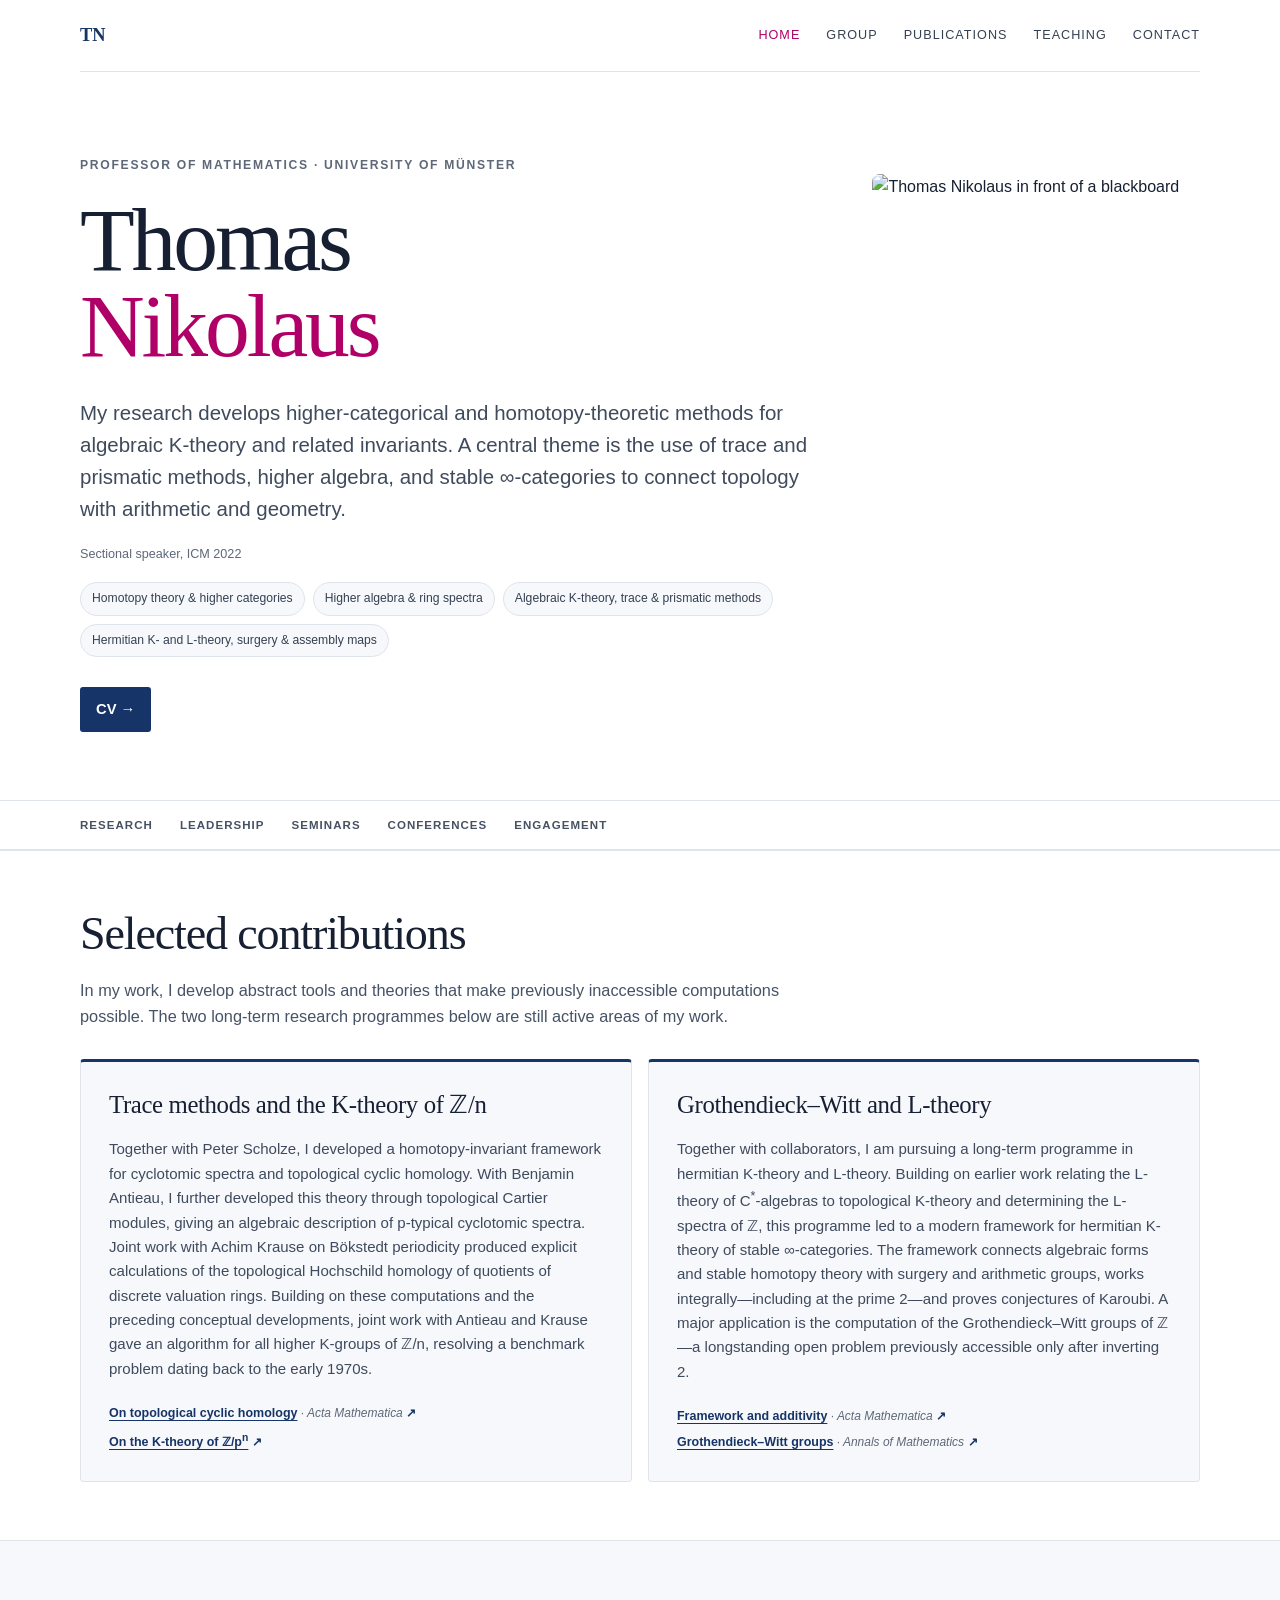
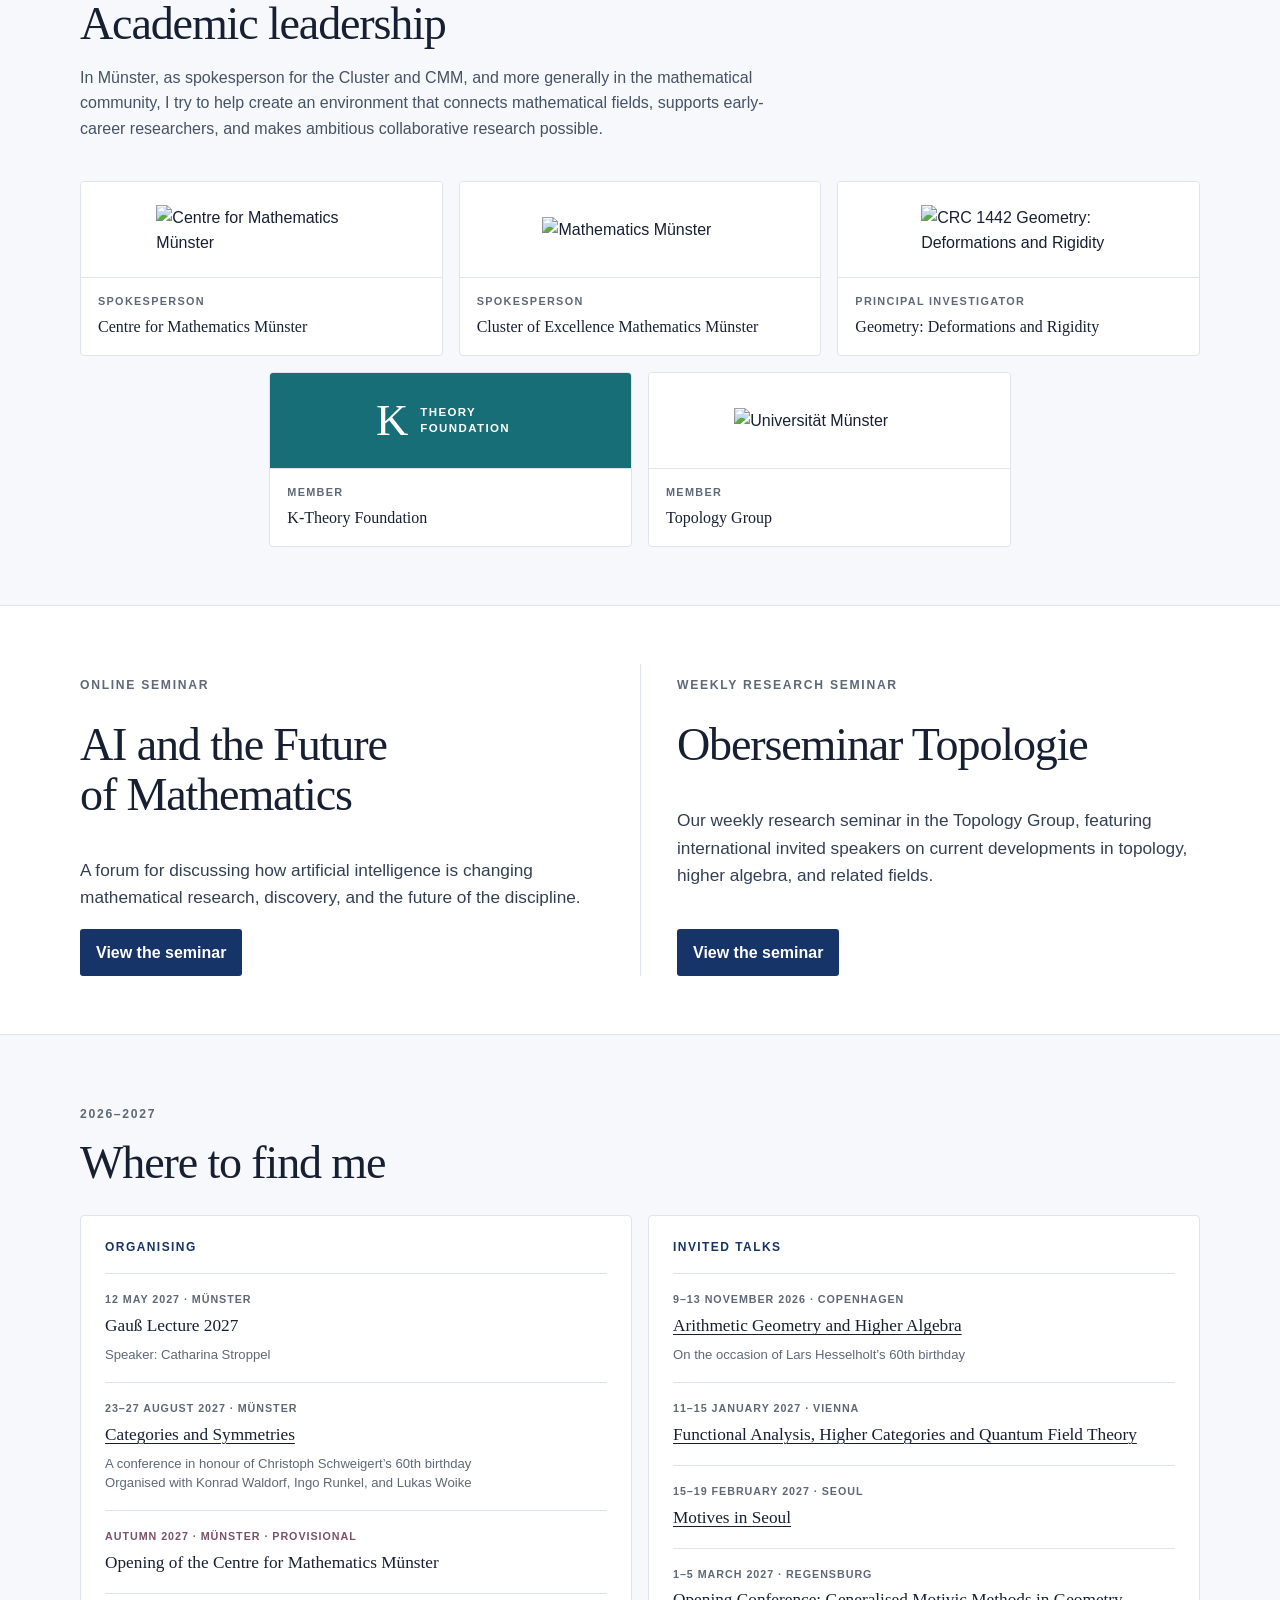
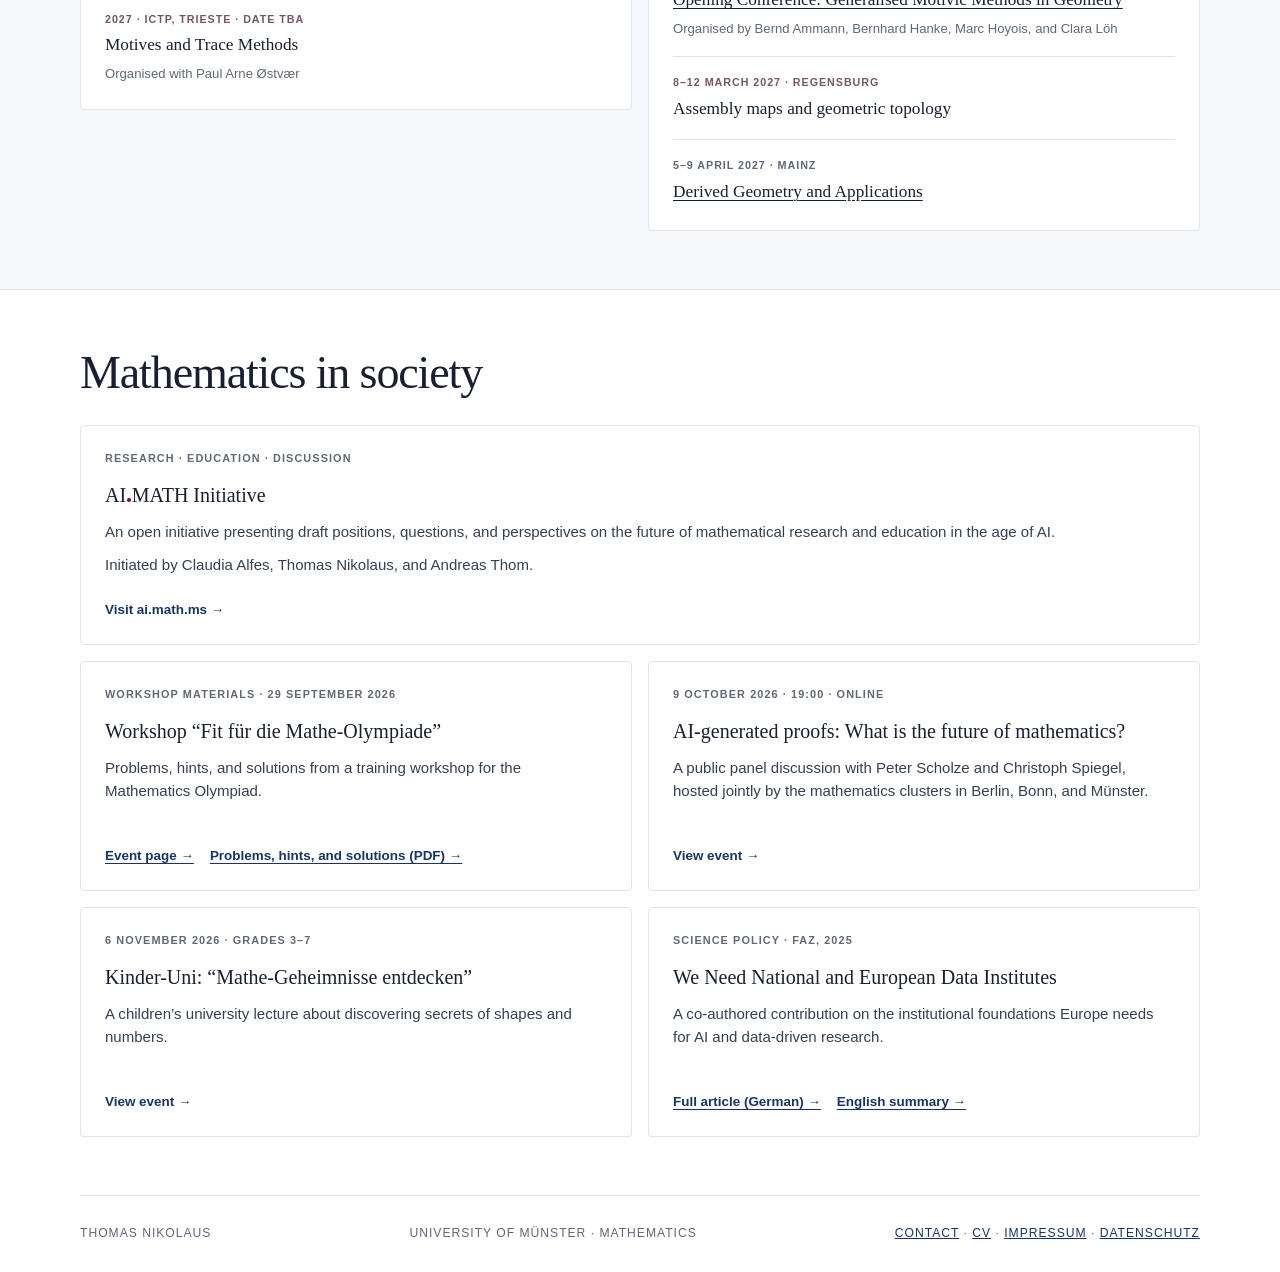
==== index.html @ 9339eee0 "Restore homepage research topic pills" ====
<!doctype html>
<html lang="en">
<head>
  <meta charset="utf-8">
  <meta name="viewport" content="width=device-width, initial-scale=1">
  <title>Thomas Nikolaus — Mathematics</title>
  <meta name="description" content="Thomas Nikolaus, Professor of Mathematics at the University of Münster. Research in homotopy theory, higher algebra, and algebraic K-theory.">
  <link rel="canonical" href="https://thomasnikolaus.de/">
  <meta property="og:type" content="profile">
  <meta property="og:title" content="Thomas Nikolaus">
  <meta property="og:description" content="Homotopy Theory · Higher Algebra · K-theory">
  <meta property="og:url" content="https://thomasnikolaus.de/">
  <meta property="og:image" content="https://thomasnikolaus.de/og.png">
  <meta property="og:image:alt" content="Thomas Nikolaus, Professor of Mathematics">
  <meta property="og:site_name" content="Thomas Nikolaus">
  <meta name="twitter:card" content="summary_large_image">
  <meta name="twitter:title" content="Thomas Nikolaus — Mathematics">
  <meta name="twitter:description" content="Homotopy Theory · Higher Algebra · K-theory">
  <meta name="twitter:image" content="https://thomasnikolaus.de/og.png">
  <meta name="author" content="Thomas Nikolaus">
  <meta name="robots" content="index, follow">
  <script type="application/ld+json">
  {
    "@context": "https://schema.org",
    "@type": "ProfilePage",
    "@id": "https://thomasnikolaus.de/#profile",
    "url": "https://thomasnikolaus.de/",
    "name": "Thomas Nikolaus — Mathematics",
    "mainEntity": {
      "@type": "Person",
      "@id": "https://thomasnikolaus.de/#person",
      "name": "Thomas Nikolaus",
      "jobTitle": "Professor of Mathematics",
      "description": "Professor of Mathematics at the University of Münster working in homotopy theory, higher algebra, and algebraic K-theory.",
      "url": "https://thomasnikolaus.de/",
      "image": "https://thomasnikolaus.de/Files/Nikolaus-Thomas-1.webp",
      "worksFor": {
        "@type": "CollegeOrUniversity",
        "name": "University of Münster",
        "url": "https://www.uni-muenster.de/"
      },
      "sameAs": [
        "https://orcid.org/0000-0002-6645-641X",
        "https://scholar.google.com/citations?user=MDk-oOcAAAAJ",
        "https://arxiv.org/search/?searchtype=author&query=Nikolaus%2C+T"
      ],
      "knowsAbout": [
        "Algebraic K-theory",
        "Homotopy theory",
        "Higher algebra",
        "Trace methods",
        "Prismatic cohomology",
        "Hermitian K-theory",
        "L-theory"
      ]
    }
  }
  </script>
  <link rel="icon" href="favicon-mm.png?v=20260823-2" type="image/png" sizes="128x128">
  <link rel="shortcut icon" href="favicon-mm.png?v=20260823-2" type="image/png">
  <link rel="stylesheet" href="Home-20260823.css?v=20261106-restored-topic-pills">
  <style>@media(max-width:700px){.site-header{flex-wrap:wrap}.site-header nav{width:100%;flex-wrap:wrap;overflow:visible;justify-content:flex-start;gap:8px 15px;padding-bottom:0}}</style>
  <style>
    .conferences{display:block;background:var(--soft)}
    .conferences h2{font:500 clamp(2rem,3.6vw,3.2rem)/1.08 Georgia,'Times New Roman',serif;letter-spacing:-.025em;margin:13px 0 28px}
    .conference-columns{display:grid;grid-template-columns:repeat(2,minmax(0,1fr));gap:16px;align-items:start}
    .conference-list{padding:22px 24px 8px;background:var(--white);border:1px solid var(--line);border-radius:4px}
    .conference-list h3{margin:0 0 16px;color:var(--navy);font-size:.75rem;letter-spacing:.12em;text-transform:uppercase}
    .conference-item{padding:17px 0 18px;border-top:1px solid var(--line)}
    .conference-item time{display:block;margin-bottom:7px;color:var(--muted);font-size:.67rem;font-weight:700;letter-spacing:.09em;text-transform:uppercase}
    .conference-item h4{margin:0;font:500 1.08rem/1.32 Georgia,'Times New Roman',serif}
    .conference-item h4 a{text-decoration-thickness:1px;text-underline-offset:3px}
    .conference-item p{margin:7px 0 0;color:var(--muted);font-size:.82rem;line-height:1.45}
    .conference-item.provisional time{color:#7a5269}
    .outreach{display:block;background:var(--white)}
    .outreach h2{font:500 clamp(2rem,3.6vw,3.2rem)/1.08 Georgia,'Times New Roman',serif;letter-spacing:-.025em;margin:0 0 28px}
    .outreach-grid{display:grid;grid-template-columns:repeat(2,minmax(0,1fr));gap:16px}
    .outreach-card{display:flex;flex-direction:column;min-height:230px;padding:24px;background:var(--white);border:1px solid var(--line);border-radius:4px;text-decoration:none;transition:transform .18s ease,border-color .18s ease,box-shadow .18s ease}
    .outreach-card:hover{transform:translateY(-2px);border-color:#c9d0db;box-shadow:0 8px 24px rgba(20,35,60,.07)}
    .outreach-date{margin-bottom:14px;color:var(--muted);font-size:.68rem;font-weight:700;letter-spacing:.1em;text-transform:uppercase}
    .outreach-card strong{margin-bottom:12px;font:500 1.25rem/1.3 Georgia,'Times New Roman',serif}
    .outreach-card>span:not(.outreach-date){color:#334054;font-size:.94rem}
    .outreach-card .outreach-people{margin-top:10px;color:var(--muted);font-size:.84rem}
    .outreach-card em{margin-top:auto;padding-top:22px;color:var(--navy);font-size:.84rem;font-style:normal;font-weight:650}
    .outreach-links{display:flex;flex-wrap:wrap;gap:8px 16px;margin-top:auto;padding-top:22px}
    .outreach-links a{color:var(--navy);font-size:.84rem;font-weight:650;text-decoration-thickness:1px;text-underline-offset:3px}
    .outreach-card--wide{grid-column:1/-1;min-height:190px}
    @media(max-width:800px){.conferences,.outreach{grid-template-columns:1fr}.conferences h2,.outreach h2{font-size:2.2rem}.conference-columns{grid-template-columns:1fr}}
    @media(max-width:560px){.outreach-grid{grid-template-columns:1fr}}
  </style>
</head>
<body>
  <header class="site-header">
    <a class="wordmark" href="index.html" aria-label="Home">TN</a>
    <nav aria-label="Main navigation">
      <a class="active" href="index.html">Home</a><a href="group.html">Group</a><a href="papers.html">Publications</a><a href="teaching.html">Teaching</a><a href="contact.html">Contact</a>
    </nav>
  </header>
  <main class="home">
    <section class="hero">
      <div class="hero-copy">
        <p class="eyebrow">Professor of Mathematics · University of Münster</p>
        <h1>Thomas<br><em>Nikolaus</em></h1>
        <p class="lead">My research develops higher-categorical and homotopy-theoretic methods for algebraic K-theory and related invariants. A central theme is the use of trace and prismatic methods, higher algebra, and stable ∞-categories to connect topology with arithmetic and geometry.</p>
        <p class="research-credentials">Sectional speaker, ICM 2022</p>
        <div class="hero-topics"><span>Homotopy theory &amp; higher categories</span><span>Higher algebra &amp; ring spectra</span><span>Algebraic K-theory, trace &amp; prismatic methods</span><span>Hermitian K- and L-theory, surgery &amp; assembly maps</span></div>
        <div class="hero-links"><a class="button" href="Files/Thomas_Nikolaus_CV.pdf">CV →</a></div>
      </div>
      <div class="portrait-wrap"><img src="Files/Nikolaus-Thomas-1.webp" alt="Thomas Nikolaus in front of a blackboard" width="800" height="1200" fetchpriority="high" decoding="async"></div>
    </section>
    <nav class="home-section-nav" aria-label="Homepage sections">
      <div><a href="#research">Research</a><a href="#leadership">Leadership</a><a href="#seminars">Seminars</a><a href="#conferences">Conferences</a><a href="#outreach">Engagement</a></div>
    </nav>
    <section id="research" class="contributions" aria-labelledby="contributions-heading">
      <div class="contributions-body">
        <h2 id="contributions-heading">Selected contributions</h2>
        <p class="contributions-intro">In my work, I develop abstract tools and theories that make previously inaccessible computations possible. The two long-term research programmes below are still active areas of my work.</p>
        <div class="contributions-grid">
          <article class="contribution-card">
            <h3>Trace methods and the K-theory of ℤ/n</h3>
            <p>Together with Peter Scholze, I developed a homotopy-invariant framework for cyclotomic spectra and topological cyclic homology. With Benjamin Antieau, I further developed this theory through topological Cartier modules, giving an algebraic description of p-typical cyclotomic spectra. Joint work with Achim Krause on Bökstedt periodicity produced explicit calculations of the topological Hochschild homology of quotients of discrete valuation rings. Building on these computations and the preceding conceptual developments, joint work with Antieau and Krause gave an algorithm for all higher K-groups of ℤ/n, resolving a benchmark problem dating back to the early 1970s.</p>
            <div class="contribution-links">
              <a href="https://arxiv.org/abs/1707.01799"><span class="contribution-link-title">On topological cyclic homology</span><span class="contribution-venue"> · Acta Mathematica</span><span class="contribution-link-arrow" aria-hidden="true"> ↗</span></a>
              <a href="https://arxiv.org/abs/2405.04329"><span class="contribution-link-title">On the K-theory of ℤ/p<sup>n</sup></span><span class="contribution-link-arrow" aria-hidden="true"> ↗</span></a>
            </div>
          </article>
          <article class="contribution-card">
            <h3>Grothendieck–Witt and L-theory</h3>
            <p>Together with collaborators, I am pursuing a long-term programme in hermitian K-theory and L-theory. Building on earlier work relating the L-theory of C<sup>*</sup>-algebras to topological K-theory and determining the L-spectra of ℤ, this programme led to a modern framework for hermitian K-theory of stable ∞-categories. The framework connects algebraic forms and stable homotopy theory with surgery and arithmetic groups, works integrally—including at the prime 2—and proves conjectures of Karoubi. A major application is the computation of the Grothendieck–Witt groups of ℤ—a longstanding open problem previously accessible only after inverting 2.</p>
            <div class="contribution-links">
              <a href="https://arxiv.org/abs/2009.07224"><span class="contribution-link-title">Framework and additivity</span><span class="contribution-venue"> · Acta Mathematica</span><span class="contribution-link-arrow" aria-hidden="true"> ↗</span></a>
              <a href="https://arxiv.org/abs/2009.07225"><span class="contribution-link-title">Grothendieck–Witt groups</span><span class="contribution-venue"> · Annals of Mathematics</span><span class="contribution-link-arrow" aria-hidden="true"> ↗</span></a>
            </div>
          </article>
        </div>
      </div>
    </section>
    <section id="leadership" class="positions">
      <div class="leadership-intro">
        <h2>Academic leadership</h2>
        <p>In Münster, as spokesperson for the Cluster and CMM, and more generally in the mathematical community, I try to help create an environment that connects mathematical fields, supports early-career researchers, and makes ambitious collaborative research possible.</p>
      </div>
      <div class="leadership-logos">
        <a class="leadership-card" href="https://www.uni-muenster.de/MathematicsMuenster/cmm/index.shtml">
          <span class="logo-stage light cmm-stage"><img class="cmm-logo" src="Files/CMM_logo.png" alt="Centre for Mathematics Münster"></span>
          <span class="card-copy"><strong>Spokesperson</strong><span>Centre for Mathematics Münster</span></span>
        </a>
        <a class="leadership-card" href="https://www.uni-muenster.de/MathematicsMuenster/">
          <span class="logo-stage light"><img src="Files/MM_Logo_2018_rgb_small.jpg" alt="Mathematics Münster"></span>
          <span class="card-copy"><strong>Spokesperson</strong><span>Cluster of Excellence Mathematics Münster</span></span>
        </a>
        <a class="leadership-card" href="https://www.uni-muenster.de/MathematicsMuenster/CRC-Geometry/">
          <span class="logo-stage light"><img src="Files/CRC1442.png" alt="CRC 1442 Geometry: Deformations and Rigidity"></span>
          <span class="card-copy"><strong>Principal Investigator</strong><span>Geometry: Deformations and Rigidity</span></span>
        </a>
        <a class="leadership-card" href="https://sites.unimi.it/ktf/">
          <span class="logo-stage ktf-mark" aria-hidden="true"><b>K</b><i>THEORY FOUNDATION</i></span>
          <span class="card-copy"><strong>Member</strong><span>K-Theory Foundation</span></span>
        </a>
        <a class="leadership-card" href="https://www.uni-muenster.de/Topologie/">
          <span class="logo-stage light"><img class="uni-logo" src="Files/university-muenster-logo.png" alt="Universität Münster"></span>
          <span class="card-copy"><strong>Member</strong><span>Topology Group</span></span>
        </a>
      </div>
    </section>
    <section id="seminars" class="feature">
      <div class="seminar-list">
        <article class="seminar-feature">
          <p class="eyebrow">Online seminar</p>
          <h2>AI and the Future<br>of Mathematics</h2>
          <p>A forum for discussing how artificial intelligence is changing mathematical research, discovery, and the future of the discipline.</p>
          <a class="button light" href="https://www.uni-muenster.de/MathematicsMuenster/ai-math/">View the seminar</a>
        </article>
        <article class="seminar-feature">
          <p class="eyebrow">Weekly research seminar</p>
          <h2>Oberseminar Topologie</h2>
          <p>Our weekly research seminar in the Topology Group, featuring international invited speakers on current developments in topology, higher algebra, and related fields.</p>
          <a class="button light" href="https://www.uni-muenster.de/Topologie/researchseminars/ostoposs26_27.html">View the seminar</a>
        </article>
      </div>
    </section>
    <section id="conferences" class="conferences">
      <div>
        <p class="eyebrow">2026–2027</p>
        <h2>Where to find me</h2>
        <div class="conference-columns">
          <div class="conference-list">
            <h3>Organising</h3>
            <article class="conference-item">
              <time datetime="2027-05-12">12 May 2027 · Münster</time>
              <h4>Gauß Lecture 2027</h4>
              <p>Speaker: Catharina Stroppel</p>
            </article>
            <article class="conference-item">
              <time datetime="2027-08-23">23–27 August 2027 · Münster</time>
              <h4><a href="categories_and_symmetries.html">Categories and Symmetries</a></h4>
              <p>A conference in honour of Christoph Schweigert’s 60th birthday<br>Organised with Konrad Waldorf, Ingo Runkel, and Lukas Woike</p>
            </article>
            <article class="conference-item provisional">
              <time datetime="2027">Autumn 2027 · Münster · provisional</time>
              <h4>Opening of the Centre for Mathematics Münster</h4>
            </article>
            <article class="conference-item provisional">
              <time datetime="2027">2027 · ICTP, Trieste · date TBA</time>
              <h4>Motives and Trace Methods</h4>
              <p>Organised with Paul Arne Østvær</p>
            </article>
          </div>
          <div class="conference-list">
            <h3>Invited Talks</h3>
            <article class="conference-item">
              <time datetime="2026-11-09">9–13 November 2026 · Copenhagen</time>
              <h4><a href="https://www.math.ku.dk/english/calendar/events/2026/arithmetic-geometry-and-higher-algebra/">Arithmetic Geometry and Higher Algebra</a></h4>
              <p>On the occasion of Lars Hesselholt’s 60th birthday</p>
            </article>
            <article class="conference-item">
              <time datetime="2027-01-11">11–15 January 2027 · Vienna</time>
              <h4><a href="https://www.esi.ac.at/events/e618/">Functional Analysis, Higher Categories and Quantum Field Theory</a></h4>
            </article>
            <article class="conference-item">
              <time datetime="2027-02-15">15–19 February 2027 · Seoul</time>
              <h4><a href="https://mathsci.kaist.ac.kr/~jinhyun/conferences/motives2027/motives2027.html">Motives in Seoul</a></h4>
            </article>
            <article class="conference-item">
              <time datetime="2027-03-01">1–5 March 2027 · Regensburg</time>
              <h4><a href="https://sfb1785.app.uni-regensburg.de/events/">Opening Conference: Generalised Motivic Methods in Geometry</a></h4>
              <p>Organised by Bernd Ammann, Bernhard Hanke, Marc Hoyois, and Clara Löh</p>
            </article>
            <article class="conference-item provisional">
              <time datetime="2027-03-08">8–12 March 2027 · Regensburg</time>
              <h4>Assembly maps and geometric topology</h4>
            </article>
            <article class="conference-item">
              <time datetime="2027-04-05">5–9 April 2027 · Mainz</time>
              <h4><a href="https://crc326gaus.de/crc-conference-april-2027/">Derived Geometry and Applications</a></h4>
            </article>
          </div>
        </div>
      </div>
    </section>
    <section id="outreach" class="outreach">
      <div>
        <h2>Mathematics in society</h2>
        <div class="outreach-grid">
          <a class="outreach-card outreach-card--wide" href="https://ai.math.ms/">
            <span class="outreach-date">Research · Education · Discussion</span>
            <strong aria-label="AI.MATH Initiative">AI<span class="ai-math-dot" aria-hidden="true"></span>MATH Initiative</strong>
            <span>An open initiative presenting draft positions, questions, and perspectives on the future of mathematical research and education in the age of AI.</span>
            <span class="outreach-people">Initiated by Claudia Alfes, Thomas Nikolaus, and Andreas Thom.</span>
            <em>Visit ai.math.ms →</em>
          </a>
          <article class="outreach-card">
            <span class="outreach-date">Workshop materials · 29 September 2026</span>
            <strong>Workshop “Fit für die Mathe-Olympiade”</strong>
            <span>Problems, hints, and solutions from a training workshop for the Mathematics Olympiad.</span>
            <div class="outreach-links">
              <a href="https://www.uni-muenster.de/Epsilon/veranstaltungen/mathe-olympiade-training/index.shtml">Event page →</a>
              <a href="Files/MatheOlympiade_Aufgaben_Hinweise_Musterloesungen.pdf">Problems, hints, and solutions (PDF) →</a>
            </div>
          </article>
          <a class="outreach-card" href="https://www.uni-muenster.de/MathematicsMuenster/de/outreach/events/mathenacht/index.shtml#anchor_1_278">
            <span class="outreach-date">9 October 2026 · 19:00 · Online</span>
            <strong>AI-generated proofs: What is the future of mathematics?</strong>
            <span>A public panel discussion with Peter Scholze and Christoph Spiegel, hosted jointly by the mathematics clusters in Berlin, Bonn, and Münster.</span>
            <em>View event →</em>
          </a>
          <a class="outreach-card" href="https://www.uni-muenster.de/quni/kinder-vorlesungen/index.html">
            <span class="outreach-date">6 November 2026 · Grades 3–7</span>
            <strong>Kinder-Uni: “Mathe-Geheimnisse entdecken”</strong>
            <span>A children’s university lecture about discovering secrets of shapes and numbers.</span>
            <em>View event →</em>
          </a>
          <article class="outreach-card">
            <span class="outreach-date">Science policy · FAZ, 2025</span>
            <strong>We Need National and European Data Institutes</strong>
            <span>A co-authored contribution on the institutional foundations Europe needs for AI and data-driven research.</span>
            <div class="outreach-links">
              <a href="https://www.uni-muenster.de/MathematicsMuenster/de/news/artikel/2025/04-23.shtml">Full article (German) →</a>
              <a href="https://www.uni-muenster.de/MathematicsMuenster/news/artikel/2025/04-23.shtml">English summary →</a>
            </div>
          </article>
        </div>
      </div>
    </section>
  </main>
  <footer><span>Thomas Nikolaus</span><span>University of Münster · Mathematics</span><span><a href="contact.html">Contact</a> · <a href="Files/Thomas_Nikolaus_CV.pdf">CV</a> · <a href="impressum.html">Impressum</a> · <a href="datenschutz.html">Datenschutz</a></span></footer>
</body>
</html>
---- Home-20260823.css ----
:root {
  --ink: #172033;
  --muted: #5e6878;
  --line: #dfe4eb;
  --soft: #f6f8fb;
  --white: #fff;
  --accent: #b00067;
  --accent2: #25a8b7;
  --navy: #163467;
  --max: 1120px;
}

* { box-sizing: border-box; }
html { scroll-behavior: smooth; }
body {
  margin: 0;
  color: var(--ink);
  background: var(--white);
  font-family: Arial, Helvetica, sans-serif;
  line-height: 1.58;
}
a { color: inherit; }

.site-header {
  height: 72px;
  display: flex;
  align-items: center;
  justify-content: space-between;
  width: min(var(--max), calc(100% - 40px));
  margin: 0 auto;
  border-bottom: 1px solid var(--line);
}
.wordmark {
  font: 600 1.15rem Georgia, serif;
  text-decoration: none;
  color: var(--navy);
}
.site-header nav {
  display: flex;
  gap: 26px;
  font-size: .79rem;
  text-transform: uppercase;
  letter-spacing: .08em;
}
.site-header nav a { text-decoration: none; color: #354052; }
.site-header nav a:hover, .site-header nav a.active { color: var(--accent); }

main { overflow: hidden; }
.hero {
  width: min(var(--max), calc(100% - 40px));
  margin: 0 auto;
  display: grid;
  grid-template-columns: 1.4fr .6fr;
  gap: 28px;
  padding: 72px 0 68px;
  align-items: center;
}
.eyebrow {
  font-size: .76rem;
  text-transform: uppercase;
  letter-spacing: .14em;
  font-weight: 700;
  color: var(--muted);
}
.hero h1 {
  font: 500 clamp(3.1rem, 7vw, 5.8rem)/.96 Georgia, 'Times New Roman', serif;
  letter-spacing: -.035em;
  margin: 22px 0 28px;
}
.hero h1 em { font-style: normal; color: var(--accent); }
.lead {
  font-size: clamp(1.08rem, 2vw, 1.28rem);
  line-height: 1.55;
  color: #3f4a5d;
  max-width: 760px;
}
.research-credentials {
  margin: 20px 0 0;
  max-width: 760px;
  color: var(--muted);
  font-size: .79rem;
  font-weight: 500;
  line-height: 1.55;
  letter-spacing: 0;
}
.research-credentials em { font-family: inherit; font-weight: inherit; }
.research-credentials span { display: block; }
.research-credentials span + span { margin-top: 2px; }
.hero-topics { display: flex; flex-wrap: wrap; gap: 8px; margin-top: 18px; }
.hero-topics span {
  border: 1px solid var(--line);
  border-radius: 999px;
  padding: 6px 11px;
  color: #354052;
  background: var(--soft);
  font-size: .76rem;
}
.hero-links { display: flex; flex-wrap: wrap; align-items: center; gap: 25px; margin-top: 30px; font-size: .92rem; }
.button {
  display: inline-block;
  background: var(--navy);
  color: #fff;
  padding: 11px 16px;
  border-radius: 3px;
  text-decoration: none;
  font-weight: 650;
}
.home-section-nav {
  border-top: 1px solid var(--line);
  border-bottom: 1px solid var(--line);
  background: var(--white);
}
.home-section-nav > div {
  display: flex;
  gap: 27px;
  width: min(var(--max), calc(100% - 40px));
  margin: 0 auto;
  padding: 15px 0;
  overflow-x: auto;
  font-size: .72rem;
  font-weight: 700;
  letter-spacing: .09em;
  text-transform: uppercase;
}
.home-section-nav a {
  flex: 0 0 auto;
  color: #465164;
  text-decoration: none;
  white-space: nowrap;
}
.home-section-nav a:hover { color: var(--accent); }
.home > .home-section-nav + section { border-top: 0; }
.portrait-wrap {
  position: relative;
  justify-self: end;
  width: min(100%, 330px);
  isolation: isolate;
  transform: translateY(-18px);
}
.portrait-wrap::before {
  content: '';
  display: none;
  position: absolute;
  z-index: 0;
  top: 19%;
  right: -14px;
  bottom: -10px;
  left: 20px;
  background: var(--soft);
  border-left: 2px solid #c778a1;
  border-radius: 4px;
}
.portrait-wrap img {
  position: relative;
  z-index: 1;
  display: block;
  width: 100%;
  height: auto;
  aspect-ratio: 2/3;
  object-fit: cover;
  object-position: 52% center;
  border-radius: 8px;
}
.home > section:not(.hero) {
  padding: 58px max(20px, calc((100vw - var(--max))/2));
  border-top: 1px solid var(--line);
}
.positions {
  display: block;
}
.contributions { background: var(--white); }
.positions {
  background: var(--soft);
}
.contributions h2, .positions h2, .feature h2, .conferences h2, .outreach h2 {
  font: 500 clamp(2rem, 3.6vw, 3.2rem)/1.08 Georgia, 'Times New Roman', serif;
  letter-spacing: -.025em;
  margin: 0;
}
.contributions h2 { margin-top: 0; }
.contributions-intro {
  max-width: 720px;
  margin: 18px 0 0;
  color: #465266;
  font-size: 1.02rem;
  line-height: 1.6;
}
.contributions-grid {
  display: grid;
  grid-template-columns: repeat(2, minmax(0, 1fr));
  gap: 16px;
  margin-top: 30px;
}
.contribution-card {
  display: flex;
  flex-direction: column;
  min-width: 0;
  padding: 28px;
  background: var(--soft);
  border: 1px solid var(--line);
  border-top: 3px solid var(--navy);
  border-radius: 4px;
}
.contribution-card h3 {
  margin: 0 0 17px;
  font: 500 1.55rem/1.22 Georgia, 'Times New Roman', serif;
  letter-spacing: -.015em;
}
.contribution-card p {
  margin: 0;
  color: #3f4a5d;
  font-size: .94rem;
  line-height: 1.62;
}
.contribution-links {
  display: grid;
  justify-items: start;
  gap: 6px;
  margin-top: auto;
  padding-top: 23px;
}
.contribution-links a {
  color: var(--navy);
  font-size: .78rem;
  font-weight: 650;
  text-decoration: none;
}
.contribution-link-title {
  text-decoration: underline;
  text-decoration-thickness: 1px;
  text-underline-offset: 3px;
}
.contribution-venue {
  color: var(--muted);
  font-size: .96em;
  font-style: italic;
  font-weight: 400;
}
.contribution-link-arrow { color: var(--navy); }
.leadership-intro p {
  max-width: 720px;
  margin: 16px 0 0;
  color: #465266;
  font-size: 1rem;
  line-height: 1.6;
}
.leadership-logos {
  grid-column: 1/-1;
  display: grid;
  grid-template-columns: repeat(6, minmax(0, 1fr));
  gap: 16px;
  margin-top: 40px;
}
.leadership-card {
  grid-column: span 2;
  min-width: 0;
  display: flex;
  flex-direction: column;
  background: var(--white);
  border: 1px solid var(--line);
  border-radius: 4px;
  text-decoration: none;
  overflow: hidden;
  transition: transform .18s ease, border-color .18s ease, box-shadow .18s ease;
}
.leadership-card:nth-child(4) { grid-column: 2 / span 2; }
.leadership-card:nth-child(5) { grid-column: 4 / span 2; }
.leadership-card:hover {
  transform: translateY(-2px);
  border-color: #c9d0db;
  box-shadow: 0 8px 24px rgba(20, 35, 60, .07);
}
.logo-stage {
  min-height: 96px;
  padding: 18px;
  display: flex;
  align-items: center;
  justify-content: center;
  border-bottom: 1px solid var(--line);
}
.logo-stage.light { background: #fff; }
.logo-stage.cmm-stage { padding: 10px 18px; }
.logo-stage img { display: block; width: min(100%, 195px); max-height: 62px; object-fit: contain; }
.logo-stage img.cmm-logo { width: min(100%, 210px); max-height: 70px; }
.logo-stage .uni-logo { width: min(100%, 190px); }
.ktf-mark { gap: 12px; color: #fff; background: #176e77; }
.ktf-mark b { font: 500 2.8rem/1 Georgia, serif; }
.ktf-mark i {
  max-width: 105px;
  font: normal 700 .72rem/1.35 Arial, sans-serif;
  letter-spacing: .12em;
}
.card-copy { display: block; padding: 15px 17px 17px; }
.card-copy strong {
  display: block;
  margin-bottom: 6px;
  color: var(--muted);
  font-size: .68rem;
  letter-spacing: .12em;
  text-transform: uppercase;
}
.card-copy > span { display: block; font: 1rem/1.35 Georgia, serif; }

.feature { display: block; }
.feature h2 { margin: 13px 0 20px; }
.feature p:not(.eyebrow) { font-size: 1.08rem; color: #334054; max-width: 700px; }
.button.light { margin-top: 16px; }
.seminar-list {
  display: grid;
  grid-template-columns: repeat(2, minmax(0, 1fr));
  gap: 0;
  align-items: stretch;
}
.seminar-feature {
  display: flex;
  min-width: 0;
  flex-direction: column;
}
.seminar-feature:first-child { padding-right: 36px; }
.seminar-feature + .seminar-feature {
  padding-left: 36px;
  border-left: 1px solid var(--line);
}
.seminar-feature .button { align-self: flex-start; margin-top: auto; }

.conferences {
  display: block;
  background: var(--soft);
}
.conferences h2 { margin: 13px 0 28px; }
.conference-columns {
  display: grid;
  grid-template-columns: repeat(2, minmax(0, 1fr));
  gap: 16px;
  align-items: start;
}
.conference-list {
  padding: 22px 24px 8px;
  background: var(--white);
  border: 1px solid var(--line);
  border-radius: 4px;
}
.conference-list h3 {
  margin: 0 0 16px;
  color: var(--navy);
  font-size: .75rem;
  letter-spacing: .12em;
  text-transform: uppercase;
}
.conference-item {
  padding: 17px 0 18px;
  border-top: 1px solid var(--line);
}
.conference-item time {
  display: block;
  margin-bottom: 7px;
  color: var(--muted);
  font-size: .67rem;
  font-weight: 700;
  letter-spacing: .09em;
  text-transform: uppercase;
}
.conference-item h4 {
  margin: 0;
  font: 500 1.08rem/1.32 Georgia, 'Times New Roman', serif;
}
.conference-item h4 a { text-decoration-thickness: 1px; text-underline-offset: 3px; }
.conference-item p {
  margin: 7px 0 0;
  color: var(--muted);
  font-size: .82rem;
  line-height: 1.45;
}
.conference-item.provisional time { color: #7a5269; }

.outreach {
  display: block;
  background: var(--white);
}
.outreach h2 { margin: 0 0 28px; }
.outreach-grid {
  display: grid;
  grid-template-columns: repeat(2, minmax(0, 1fr));
  gap: 16px;
}
.outreach-card {
  display: flex;
  flex-direction: column;
  min-height: 230px;
  padding: 24px;
  background: var(--white);
  border: 1px solid var(--line);
  border-radius: 4px;
  text-decoration: none;
  transition: transform .18s ease, border-color .18s ease, box-shadow .18s ease;
}
.outreach-card:hover {
  transform: translateY(-2px);
  border-color: #c9d0db;
  box-shadow: 0 8px 24px rgba(20, 35, 60, .07);
}
.outreach-date {
  margin-bottom: 14px;
  color: var(--muted);
  font-size: .68rem;
  font-weight: 700;
  letter-spacing: .1em;
  text-transform: uppercase;
}
.outreach-card strong {
  margin-bottom: 12px;
  font: 500 1.25rem/1.3 Georgia, 'Times New Roman', serif;
}
.outreach-card strong .ai-math-dot {
  display: inline-block;
  width: .18em;
  height: .18em;
  margin: 0 .05em;
  vertical-align: baseline;
  border-radius: 50%;
  background: #920055;
}
.outreach-card > span:not(.outreach-date) {
  color: #334054;
  font-size: .94rem;
}
.outreach-card em {
  margin-top: auto;
  padding-top: 22px;
  color: var(--navy);
  font-size: .84rem;
  font-style: normal;
  font-weight: 650;
}

footer {
  display: flex;
  justify-content: space-between;
  width: min(var(--max), calc(100% - 40px));
  margin: 0 auto;
  padding: 28px 0;
  color: var(--muted);
  border-top: 1px solid var(--line);
  font-size: .76rem;
  text-transform: uppercase;
  letter-spacing: .08em;
}
footer a { color: var(--navy); }

@media (max-width: 960px) {
  .leadership-logos { grid-template-columns: repeat(2, minmax(0, 1fr)); }
  .leadership-card,
  .leadership-card:nth-child(4),
  .leadership-card:nth-child(5) { grid-column: auto; }
}

@media (max-width: 800px) {
  .site-header { height: auto; min-height: 72px; align-items: flex-start; gap: 15px; padding: 20px 0; }
  .site-header nav { display: flex; gap: 13px; overflow-x: auto; padding-bottom: 5px; font-size: .68rem; }
  .hero { grid-template-columns: 1fr; gap: 24px; padding: 48px 0; }
  .portrait-wrap { justify-self: start; width: 240px; transform: none; }
  .positions, .feature, .conferences, .outreach { grid-template-columns: 1fr; }
  .contributions h2, .positions h2, .feature h2, .conferences h2, .outreach h2 { font-size: 2.2rem; }
  .contributions-grid { grid-template-columns: 1fr; }
  .seminar-list { grid-template-columns: 1fr; gap: 36px; }
  .seminar-feature:first-child { padding-right: 0; }
  .seminar-feature + .seminar-feature { padding: 36px 0 0; border-top: 1px solid var(--line); border-left: 0; }
  .seminar-feature .button { margin-top: 16px; }
  .conference-columns { grid-template-columns: 1fr; }
  footer { gap: 14px; flex-direction: column; }
}

@media (max-width: 560px) {
  .leadership-logos { grid-template-columns: 1fr; }
  .outreach-grid { grid-template-columns: 1fr; }
}
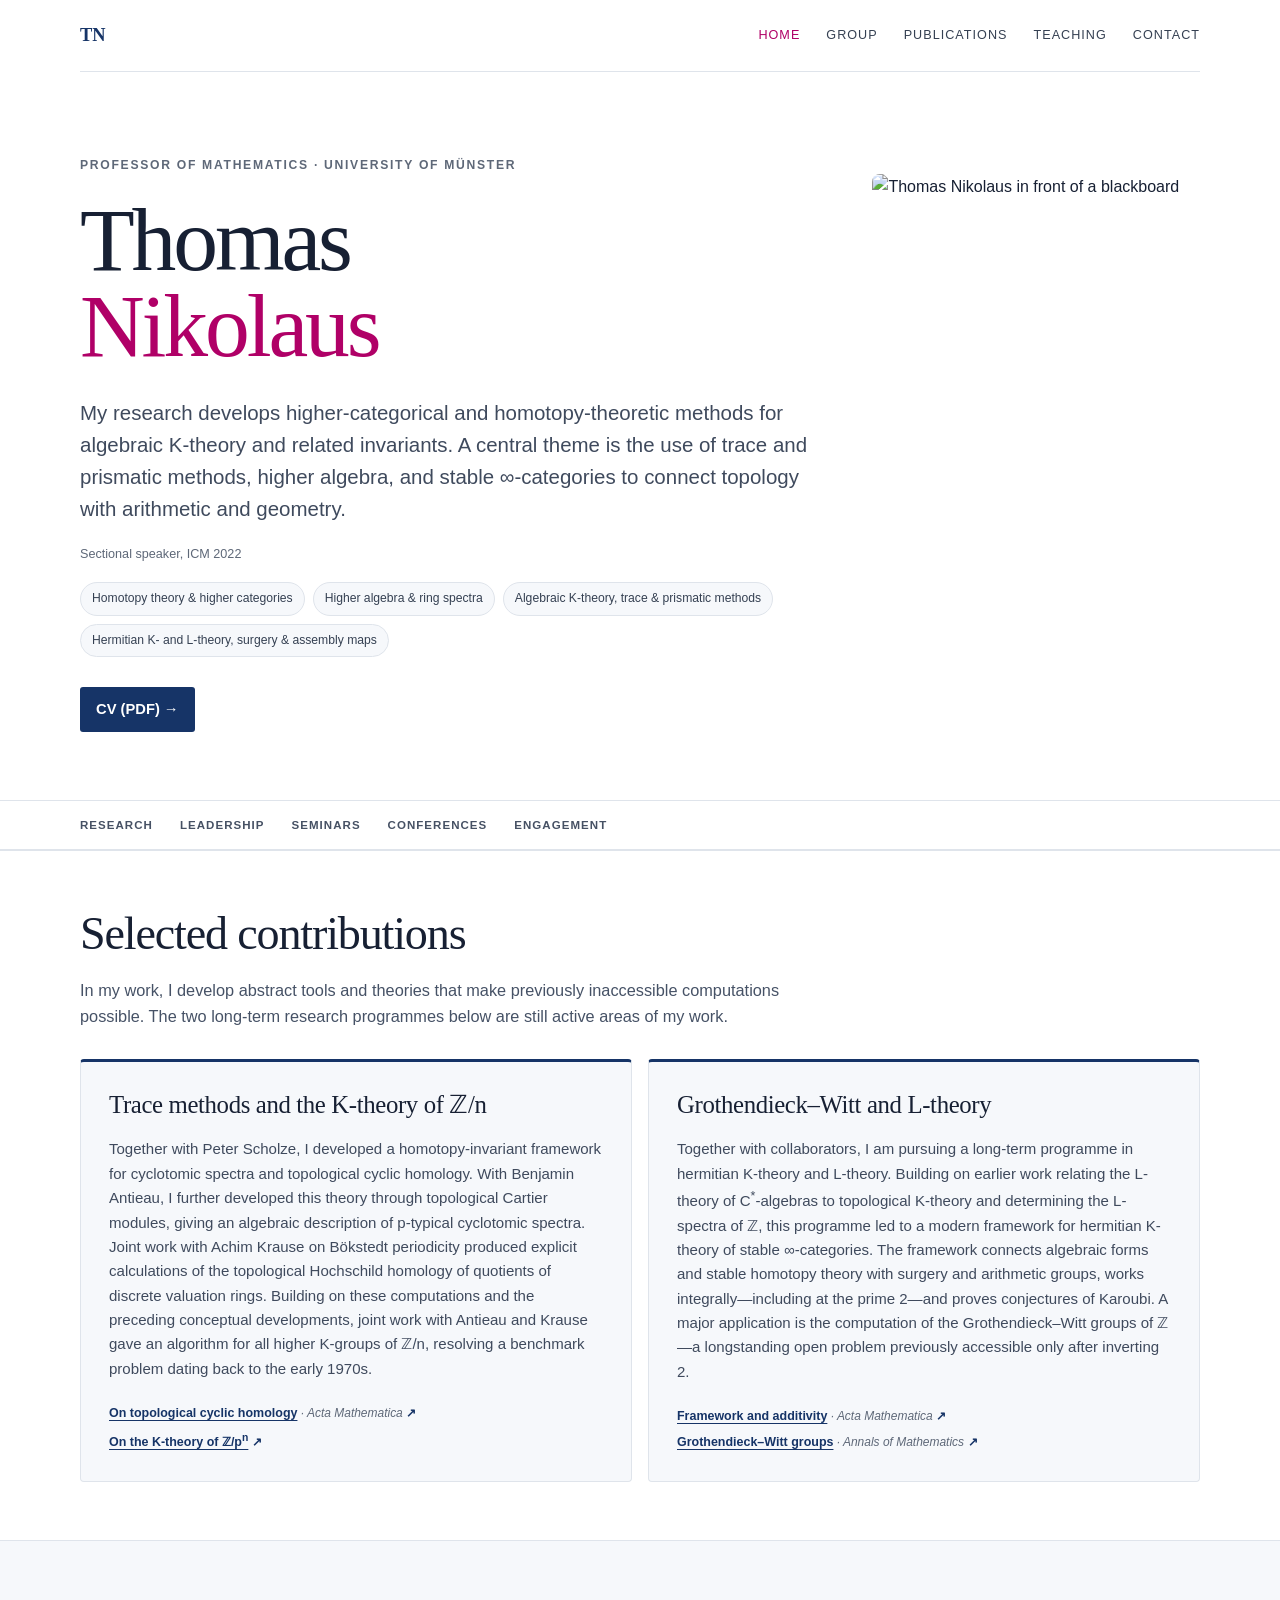
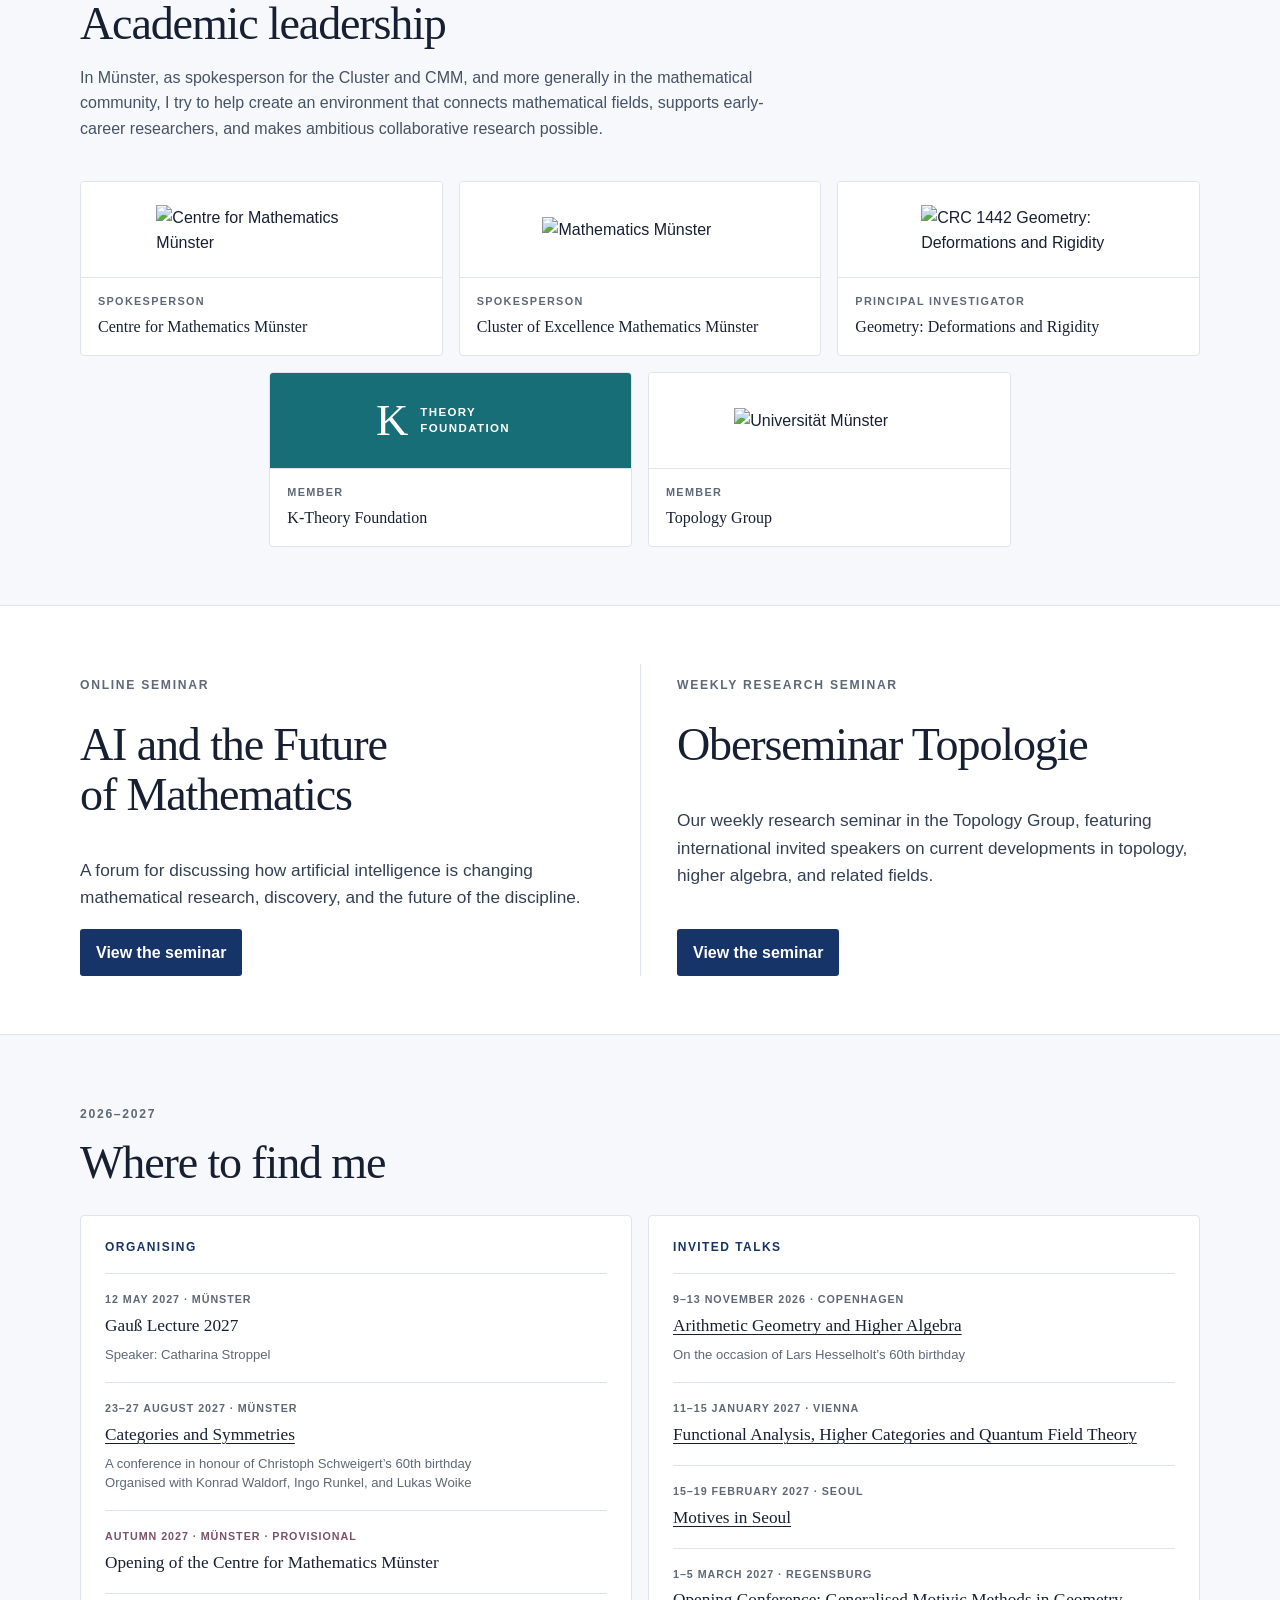
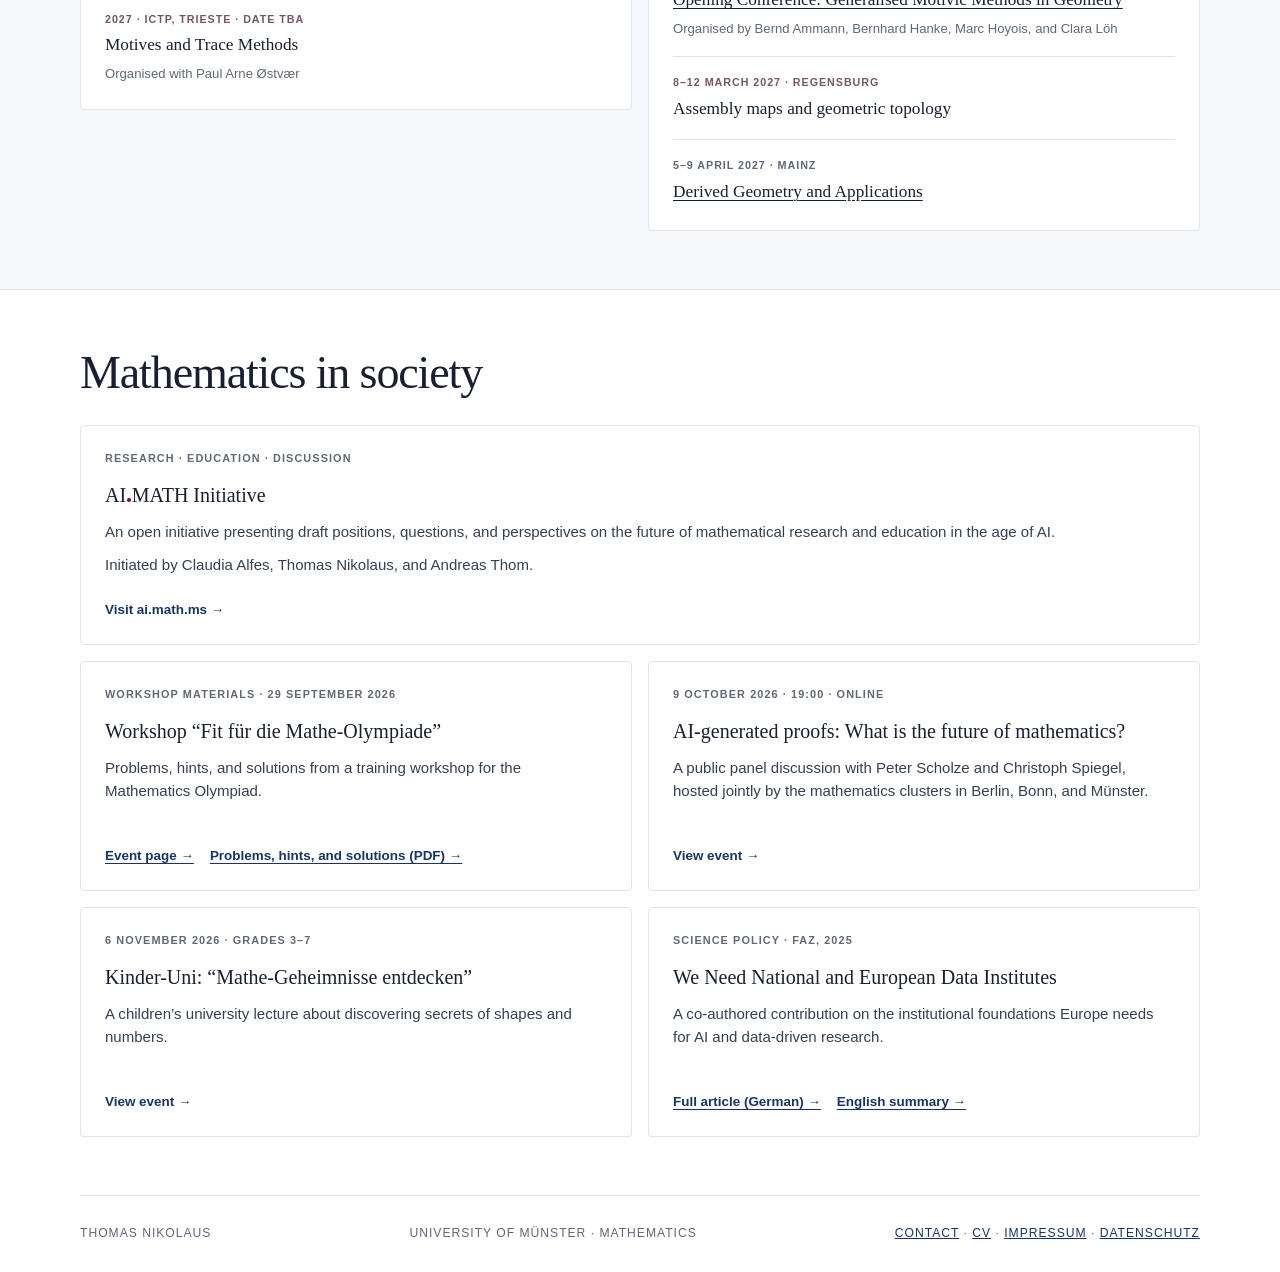
==== commit d9594d76: "Clarify homepage CV link" ====
--- a/index.html
+++ b/index.html
@@ -104,7 +104,7 @@
         <p class="lead">My research develops higher-categorical and homotopy-theoretic methods for algebraic K-theory and related invariants. A central theme is the use of trace and prismatic methods, higher algebra, and stable ∞-categories to connect topology with arithmetic and geometry.</p>
         <p class="research-credentials">Sectional speaker, ICM 2022</p>
         <div class="hero-topics"><span>Homotopy theory &amp; higher categories</span><span>Higher algebra &amp; ring spectra</span><span>Algebraic K-theory, trace &amp; prismatic methods</span><span>Hermitian K- and L-theory, surgery &amp; assembly maps</span></div>
-        <div class="hero-links"><a class="button" href="Files/Thomas_Nikolaus_CV.pdf">CV →</a></div>
+        <div class="hero-links"><a class="button" href="Files/Thomas_Nikolaus_CV.pdf">CV (PDF) →</a></div>
       </div>
       <div class="portrait-wrap"><img src="Files/Nikolaus-Thomas-1.webp" alt="Thomas Nikolaus in front of a blackboard" width="800" height="1200" fetchpriority="high" decoding="async"></div>
     </section>
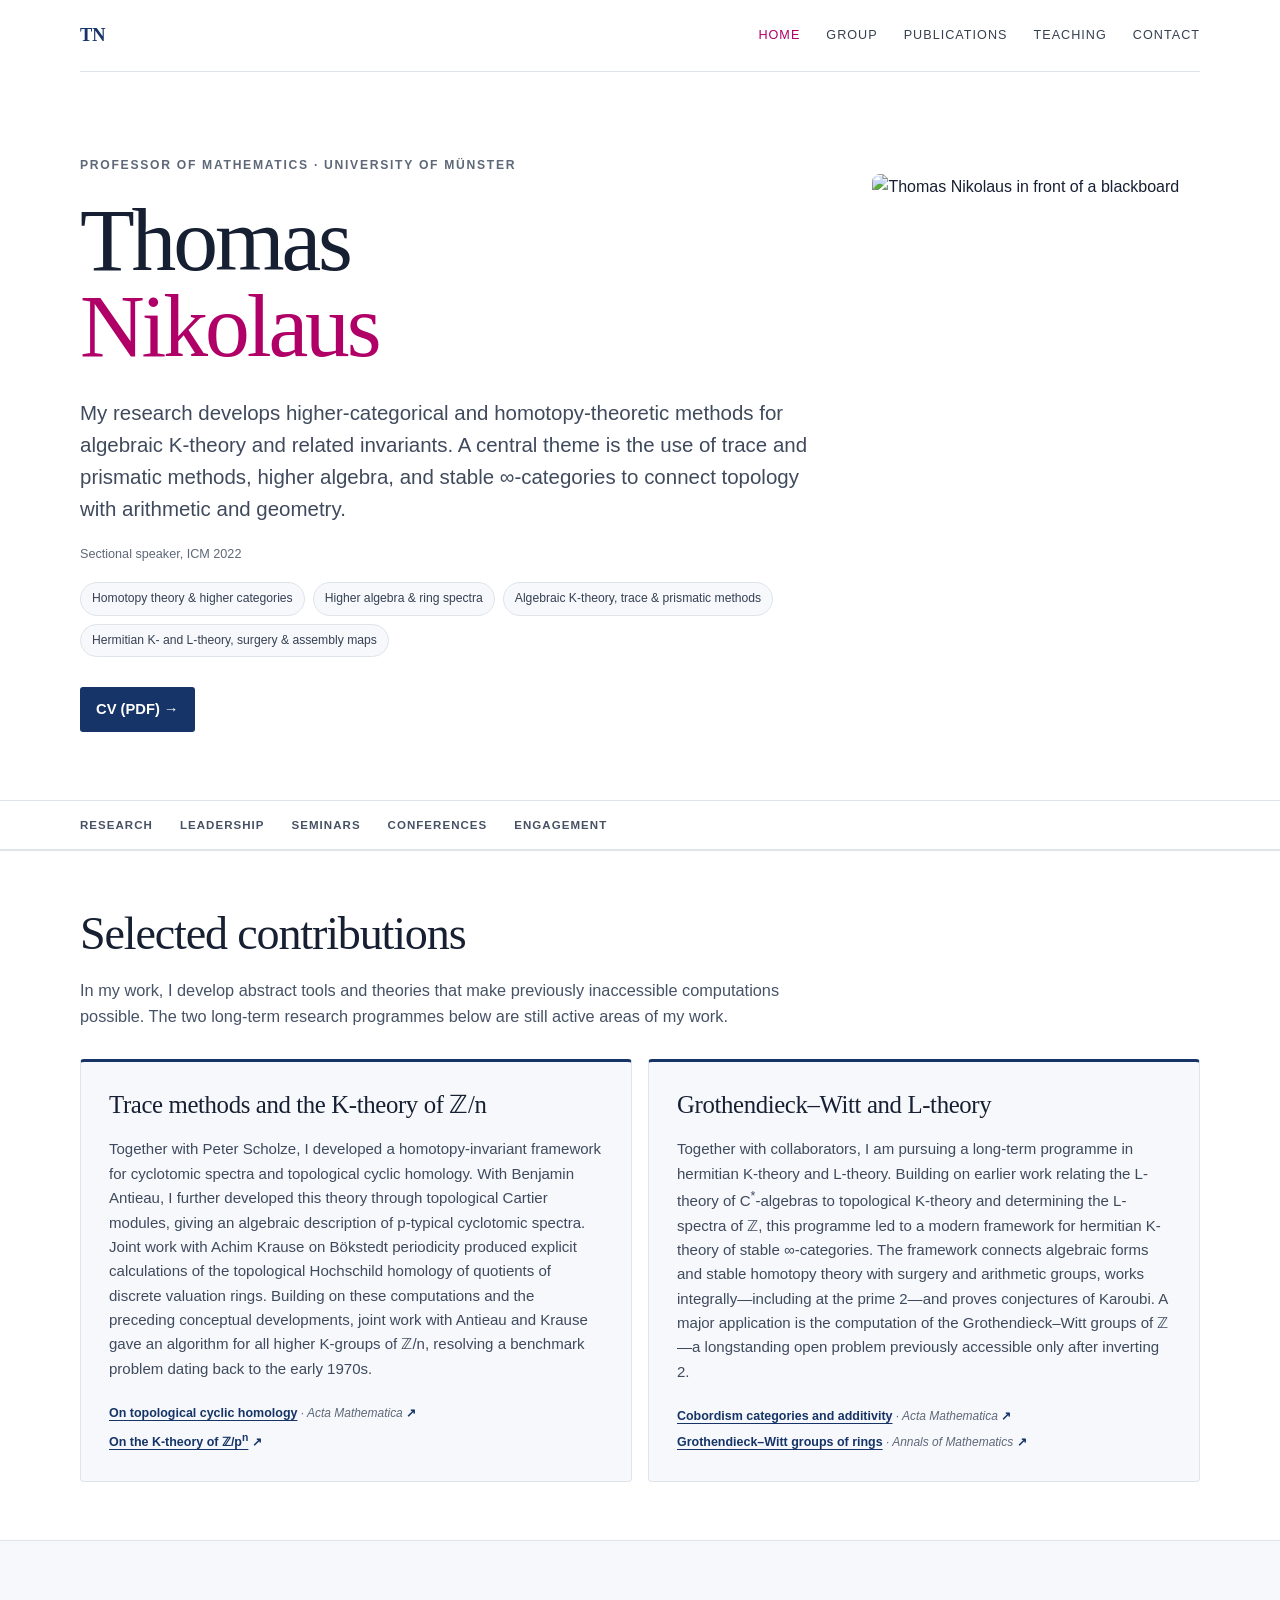
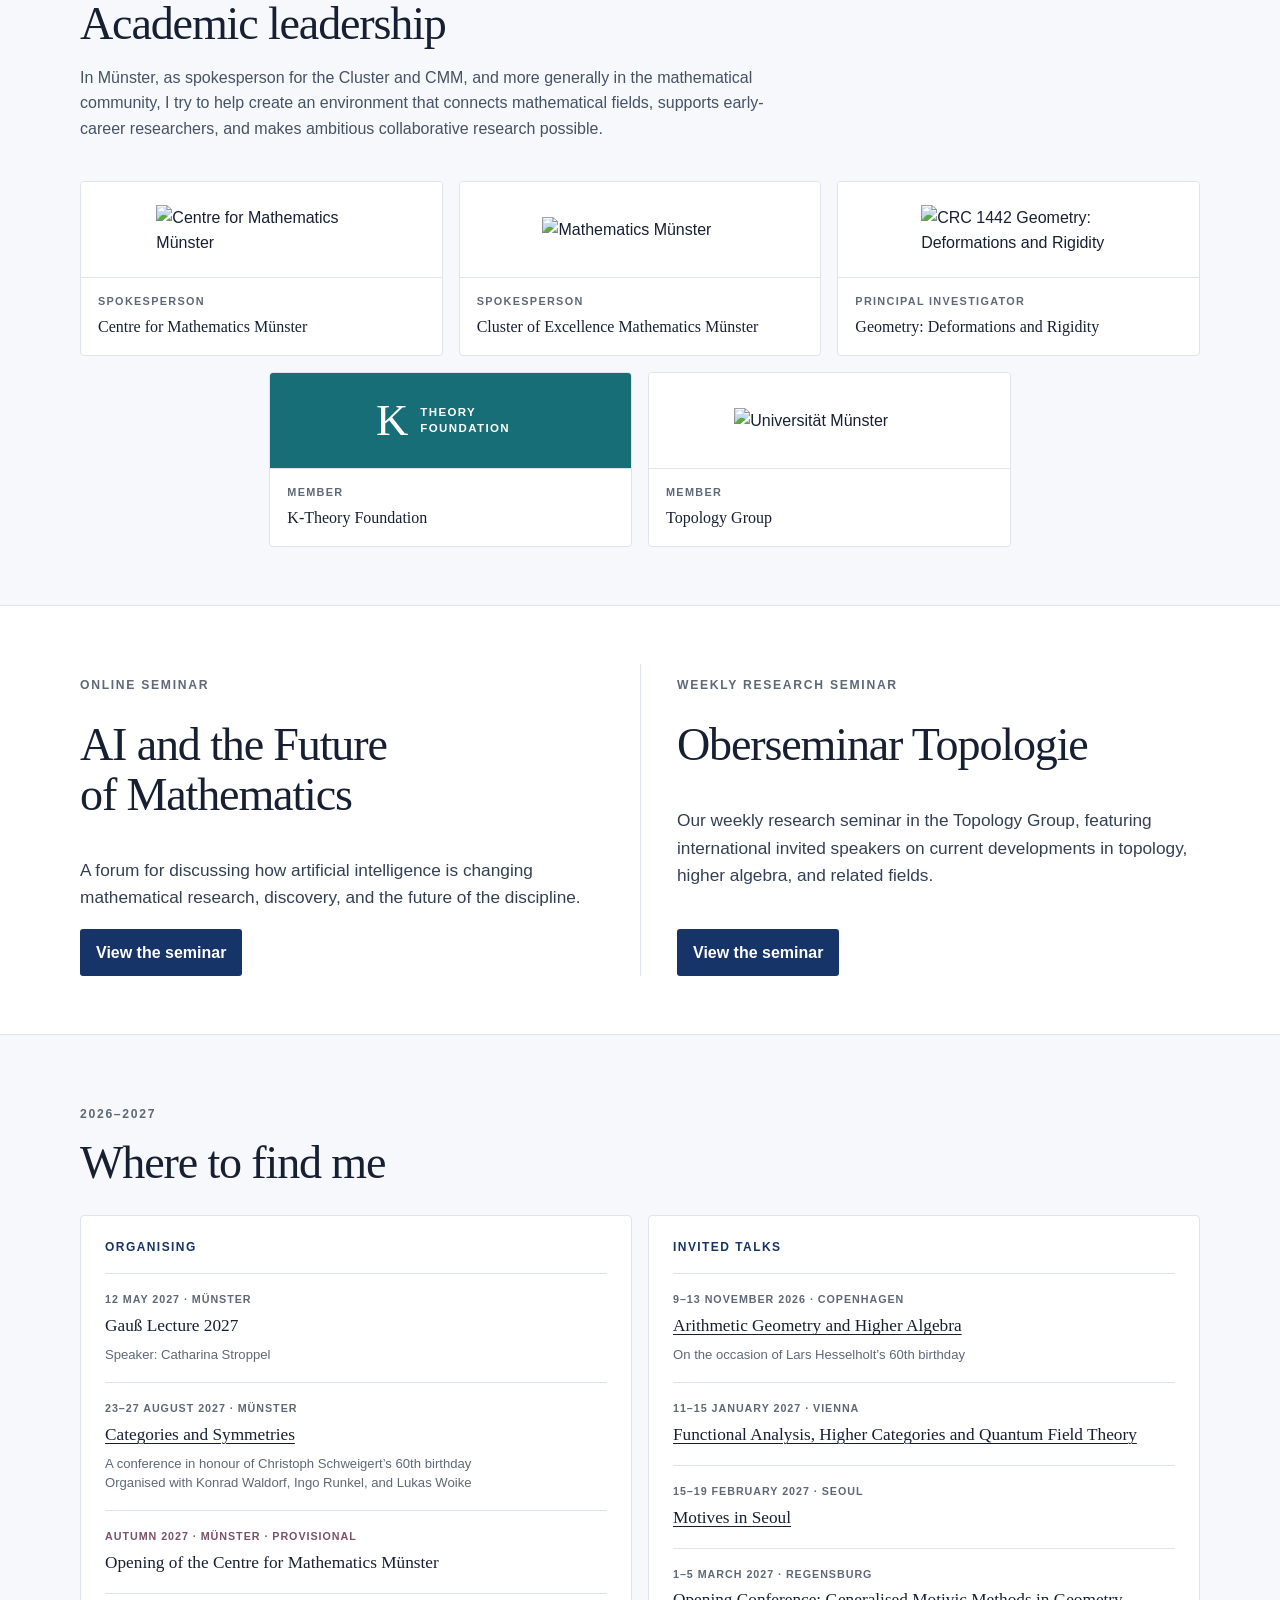
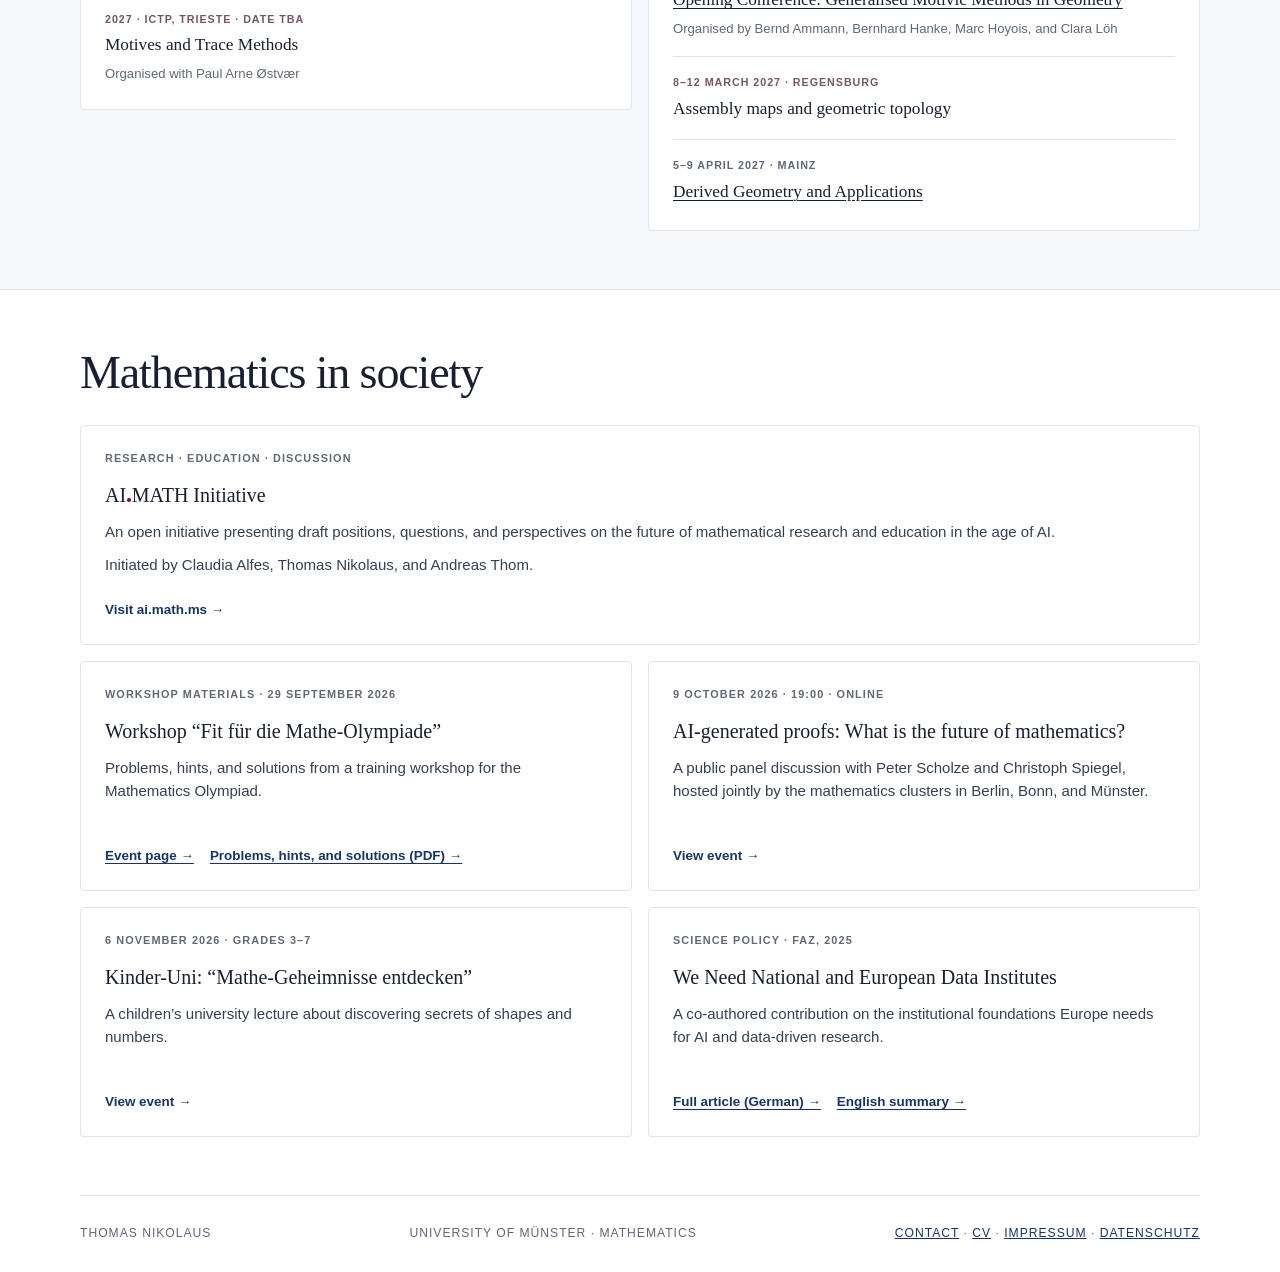
==== commit fabfc5de: "Use accurate Hermitian K-theory paper subtitles" ====
--- a/index.html
+++ b/index.html
@@ -128,8 +128,8 @@
             <h3>Grothendieck–Witt and L-theory</h3>
             <p>Together with collaborators, I am pursuing a long-term programme in hermitian K-theory and L-theory. Building on earlier work relating the L-theory of C<sup>*</sup>-algebras to topological K-theory and determining the L-spectra of ℤ, this programme led to a modern framework for hermitian K-theory of stable ∞-categories. The framework connects algebraic forms and stable homotopy theory with surgery and arithmetic groups, works integrally—including at the prime 2—and proves conjectures of Karoubi. A major application is the computation of the Grothendieck–Witt groups of ℤ—a longstanding open problem previously accessible only after inverting 2.</p>
             <div class="contribution-links">
-              <a href="https://arxiv.org/abs/2009.07224"><span class="contribution-link-title">Framework and additivity</span><span class="contribution-venue"> · Acta Mathematica</span><span class="contribution-link-arrow" aria-hidden="true"> ↗</span></a>
-              <a href="https://arxiv.org/abs/2009.07225"><span class="contribution-link-title">Grothendieck–Witt groups</span><span class="contribution-venue"> · Annals of Mathematics</span><span class="contribution-link-arrow" aria-hidden="true"> ↗</span></a>
+              <a href="https://arxiv.org/abs/2009.07224"><span class="contribution-link-title">Cobordism categories and additivity</span><span class="contribution-venue"> · Acta Mathematica</span><span class="contribution-link-arrow" aria-hidden="true"> ↗</span></a>
+              <a href="https://arxiv.org/abs/2009.07225"><span class="contribution-link-title">Grothendieck–Witt groups of rings</span><span class="contribution-venue"> · Annals of Mathematics</span><span class="contribution-link-arrow" aria-hidden="true"> ↗</span></a>
             </div>
           </article>
         </div>
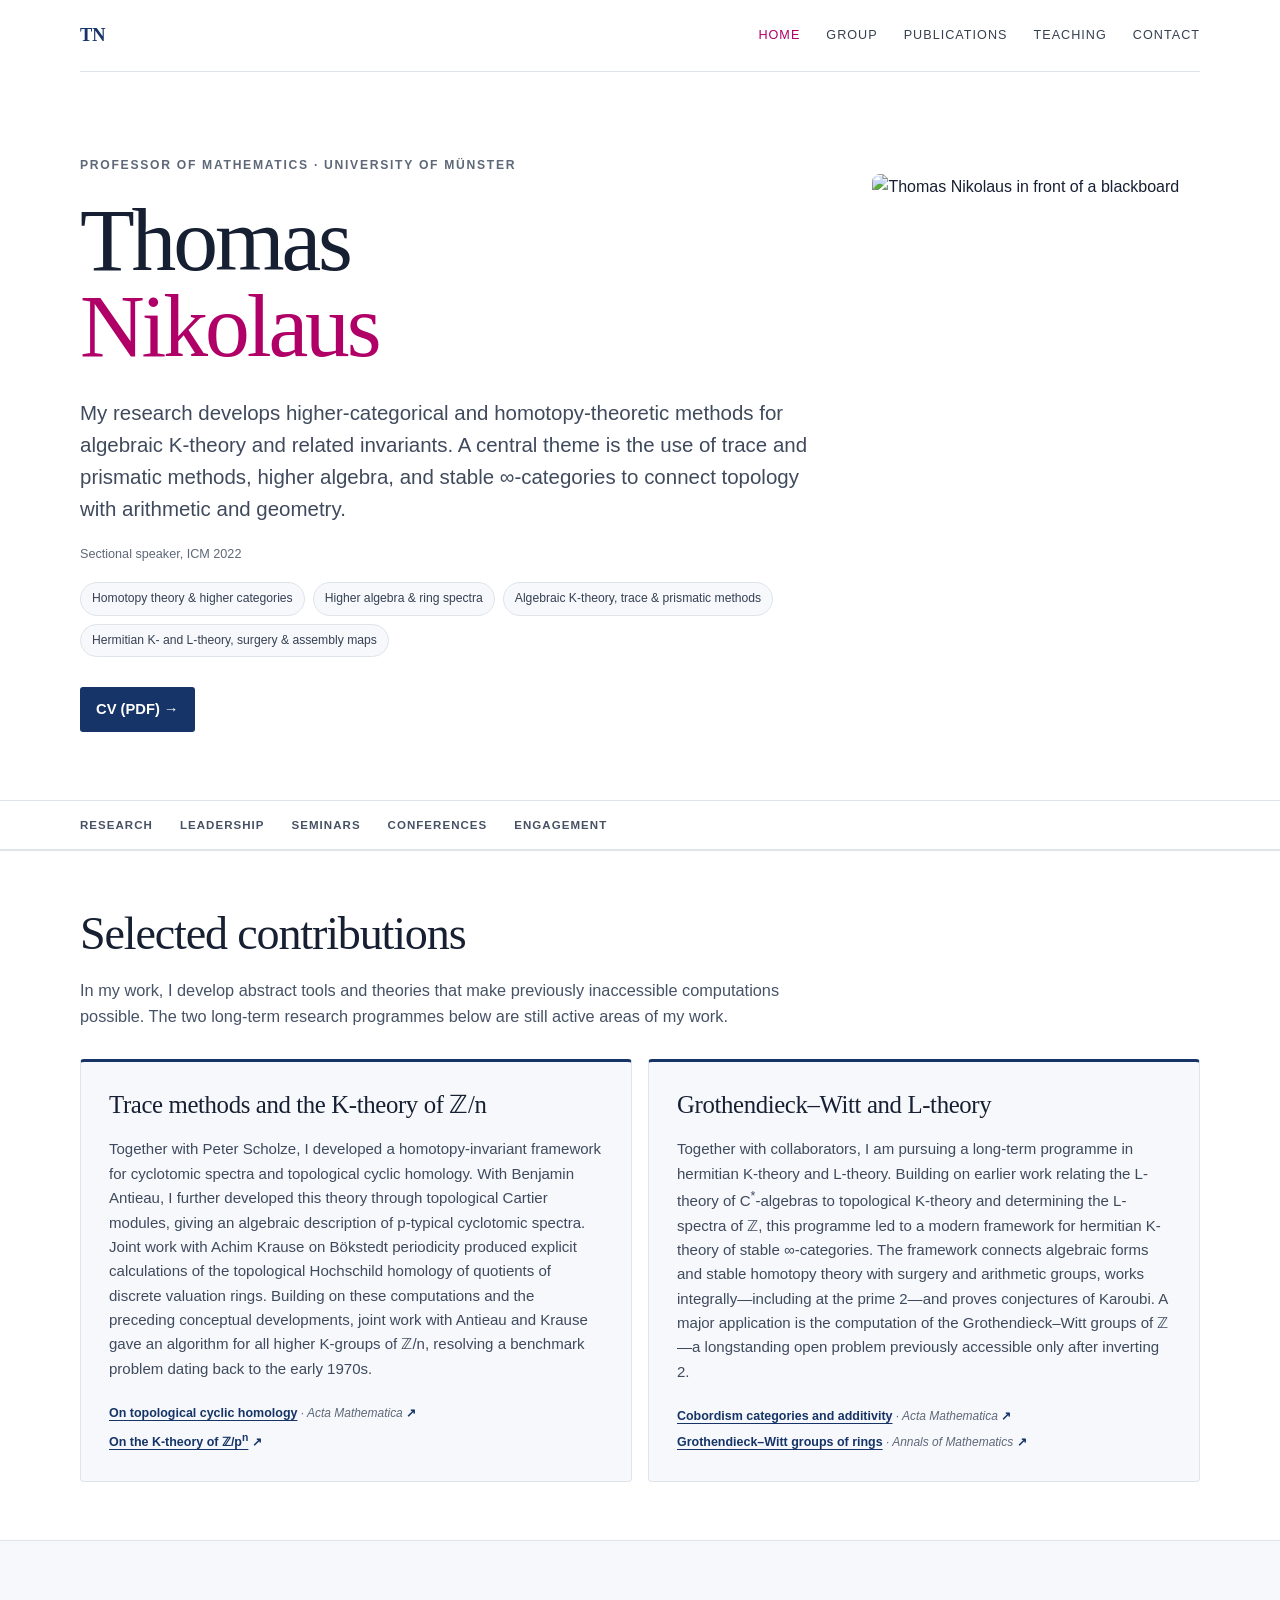
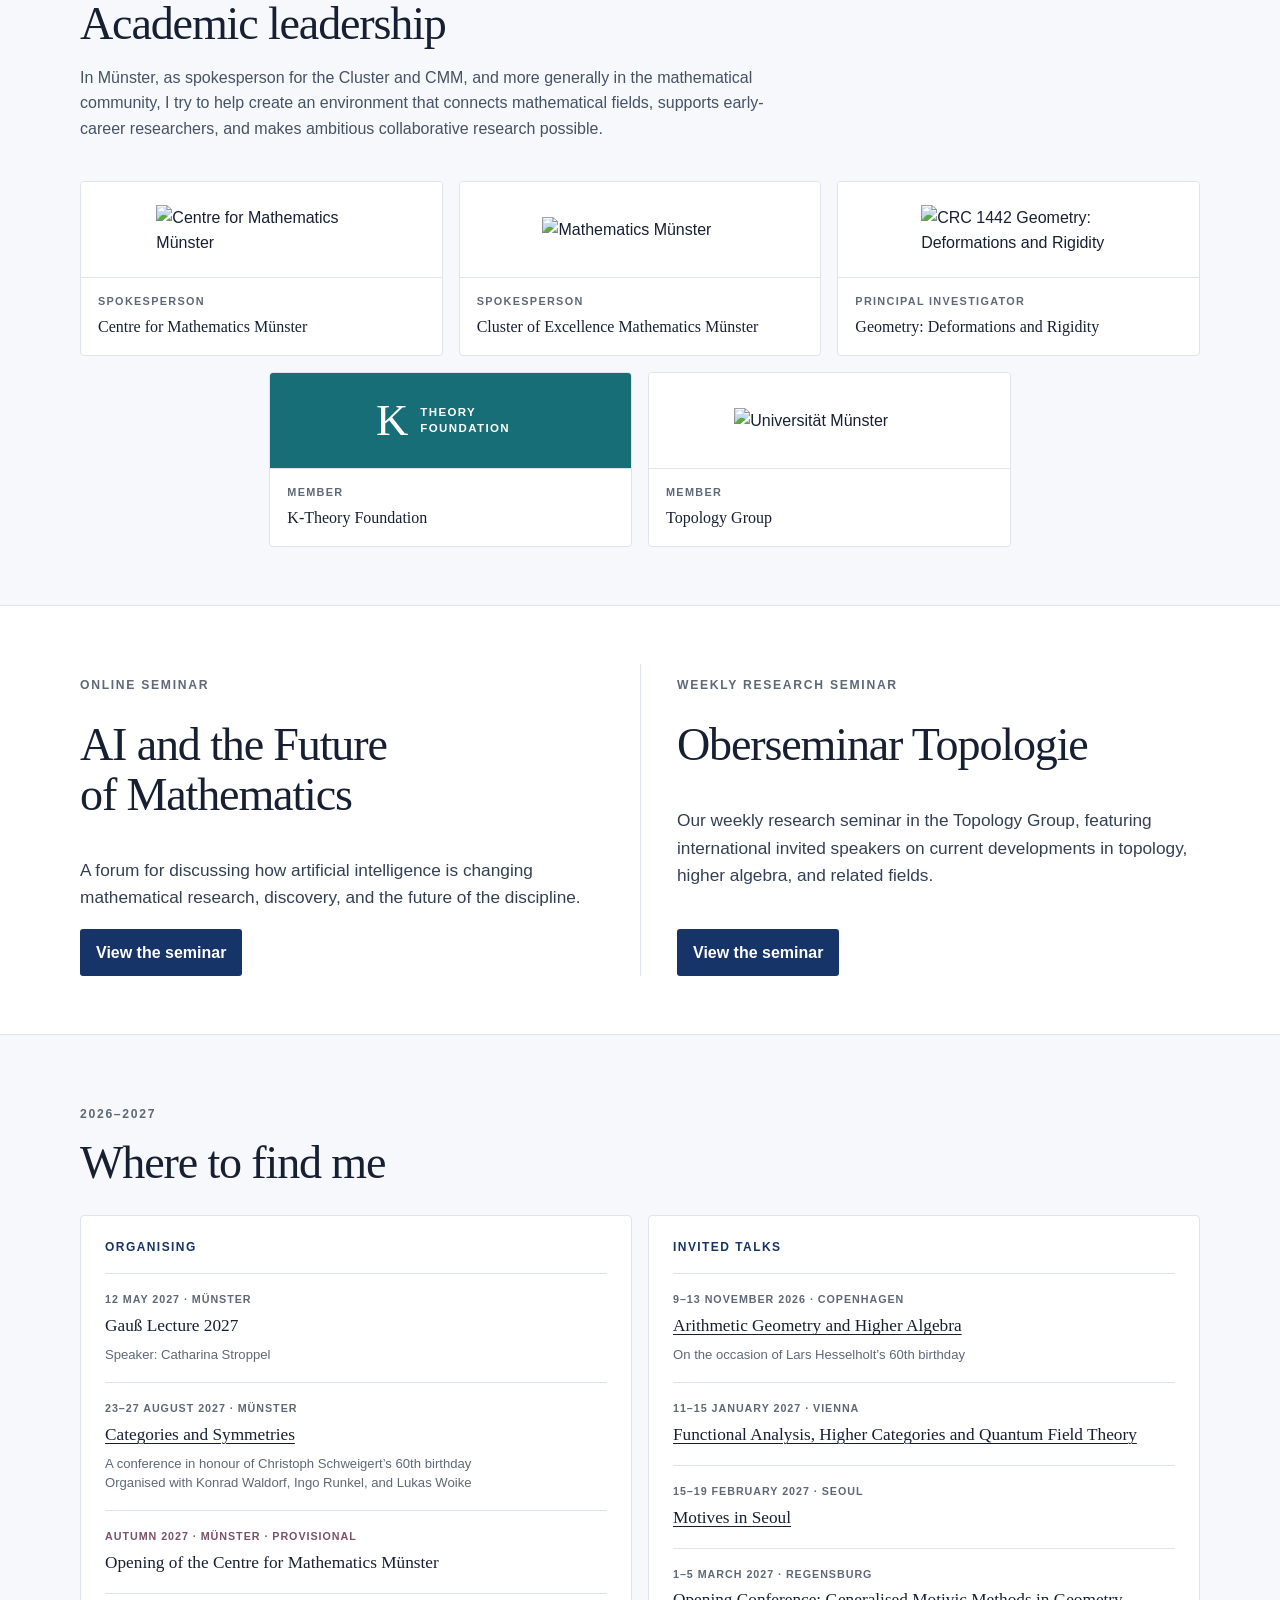
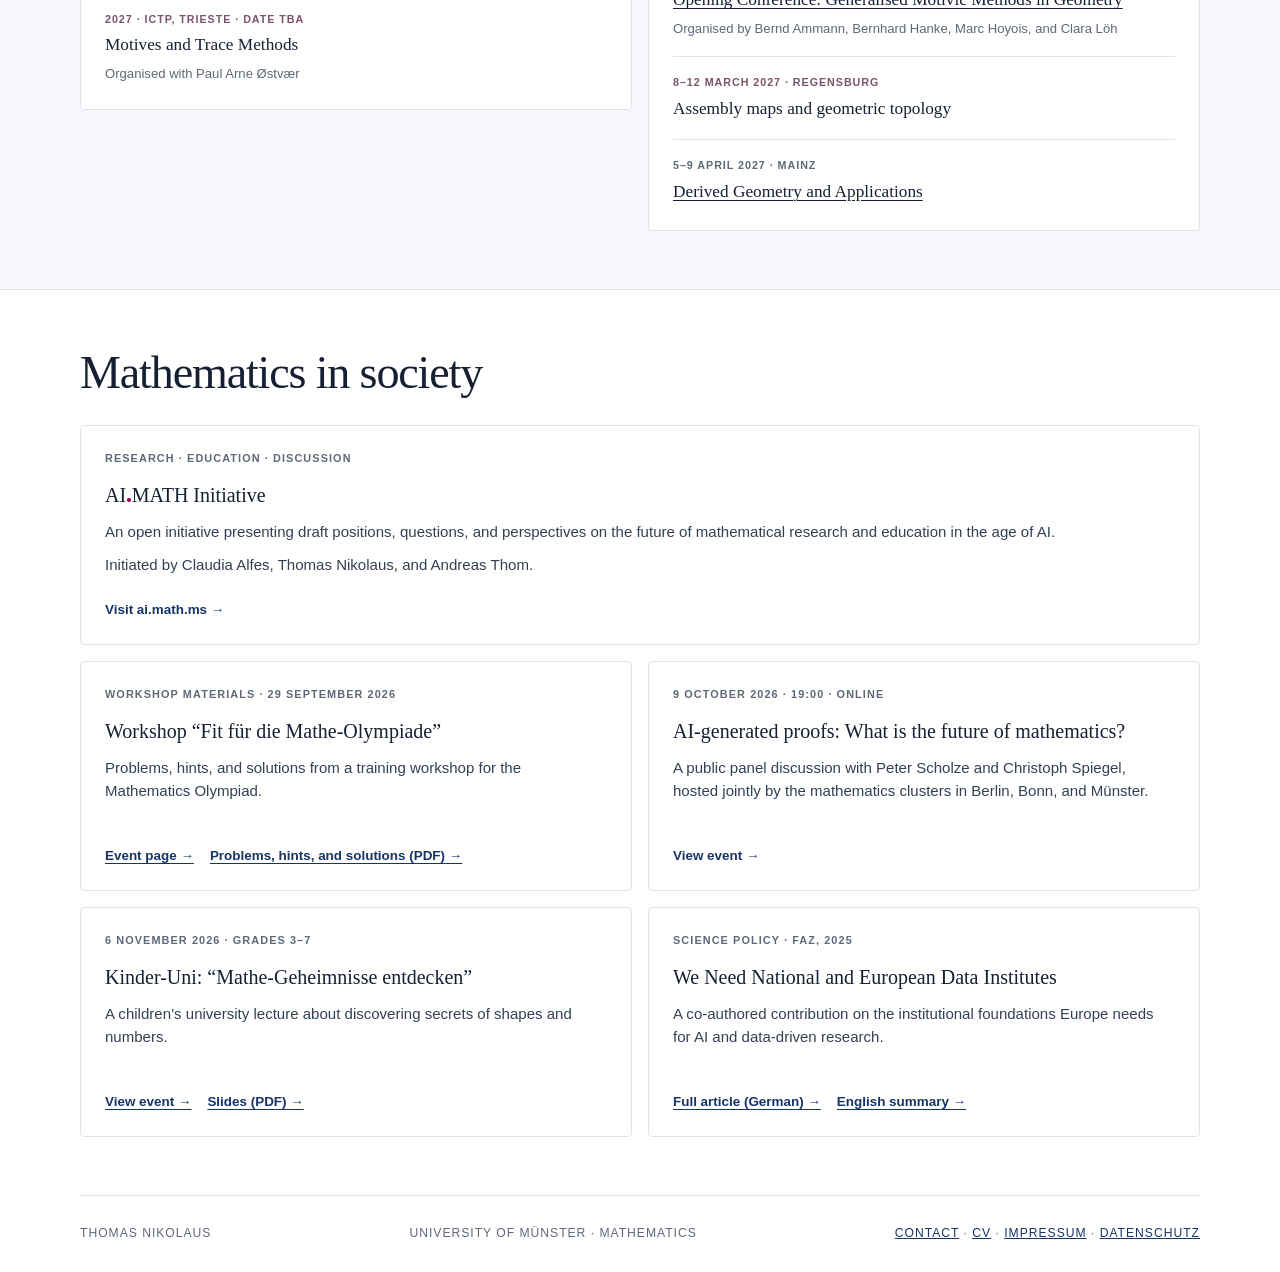
==== commit 1fc794ac: "Add Kinder-Uni slides" ====
--- a/index.html
+++ b/index.html
@@ -264,12 +264,15 @@
             <span>A public panel discussion with Peter Scholze and Christoph Spiegel, hosted jointly by the mathematics clusters in Berlin, Bonn, and Münster.</span>
             <em>View event →</em>
           </a>
-          <a class="outreach-card" href="https://www.uni-muenster.de/quni/kinder-vorlesungen/index.html">
+          <article class="outreach-card">
             <span class="outreach-date">6 November 2026 · Grades 3–7</span>
             <strong>Kinder-Uni: “Mathe-Geheimnisse entdecken”</strong>
             <span>A children’s university lecture about discovering secrets of shapes and numbers.</span>
-            <em>View event →</em>
-          </a>
+            <div class="outreach-links">
+              <a href="https://www.uni-muenster.de/quni/kinder-vorlesungen/index.html">View event →</a>
+              <a href="Files/Mathe-Geheimnisse.pdf">Slides (PDF) →</a>
+            </div>
+          </article>
           <article class="outreach-card">
             <span class="outreach-date">Science policy · FAZ, 2025</span>
             <strong>We Need National and European Data Institutes</strong>
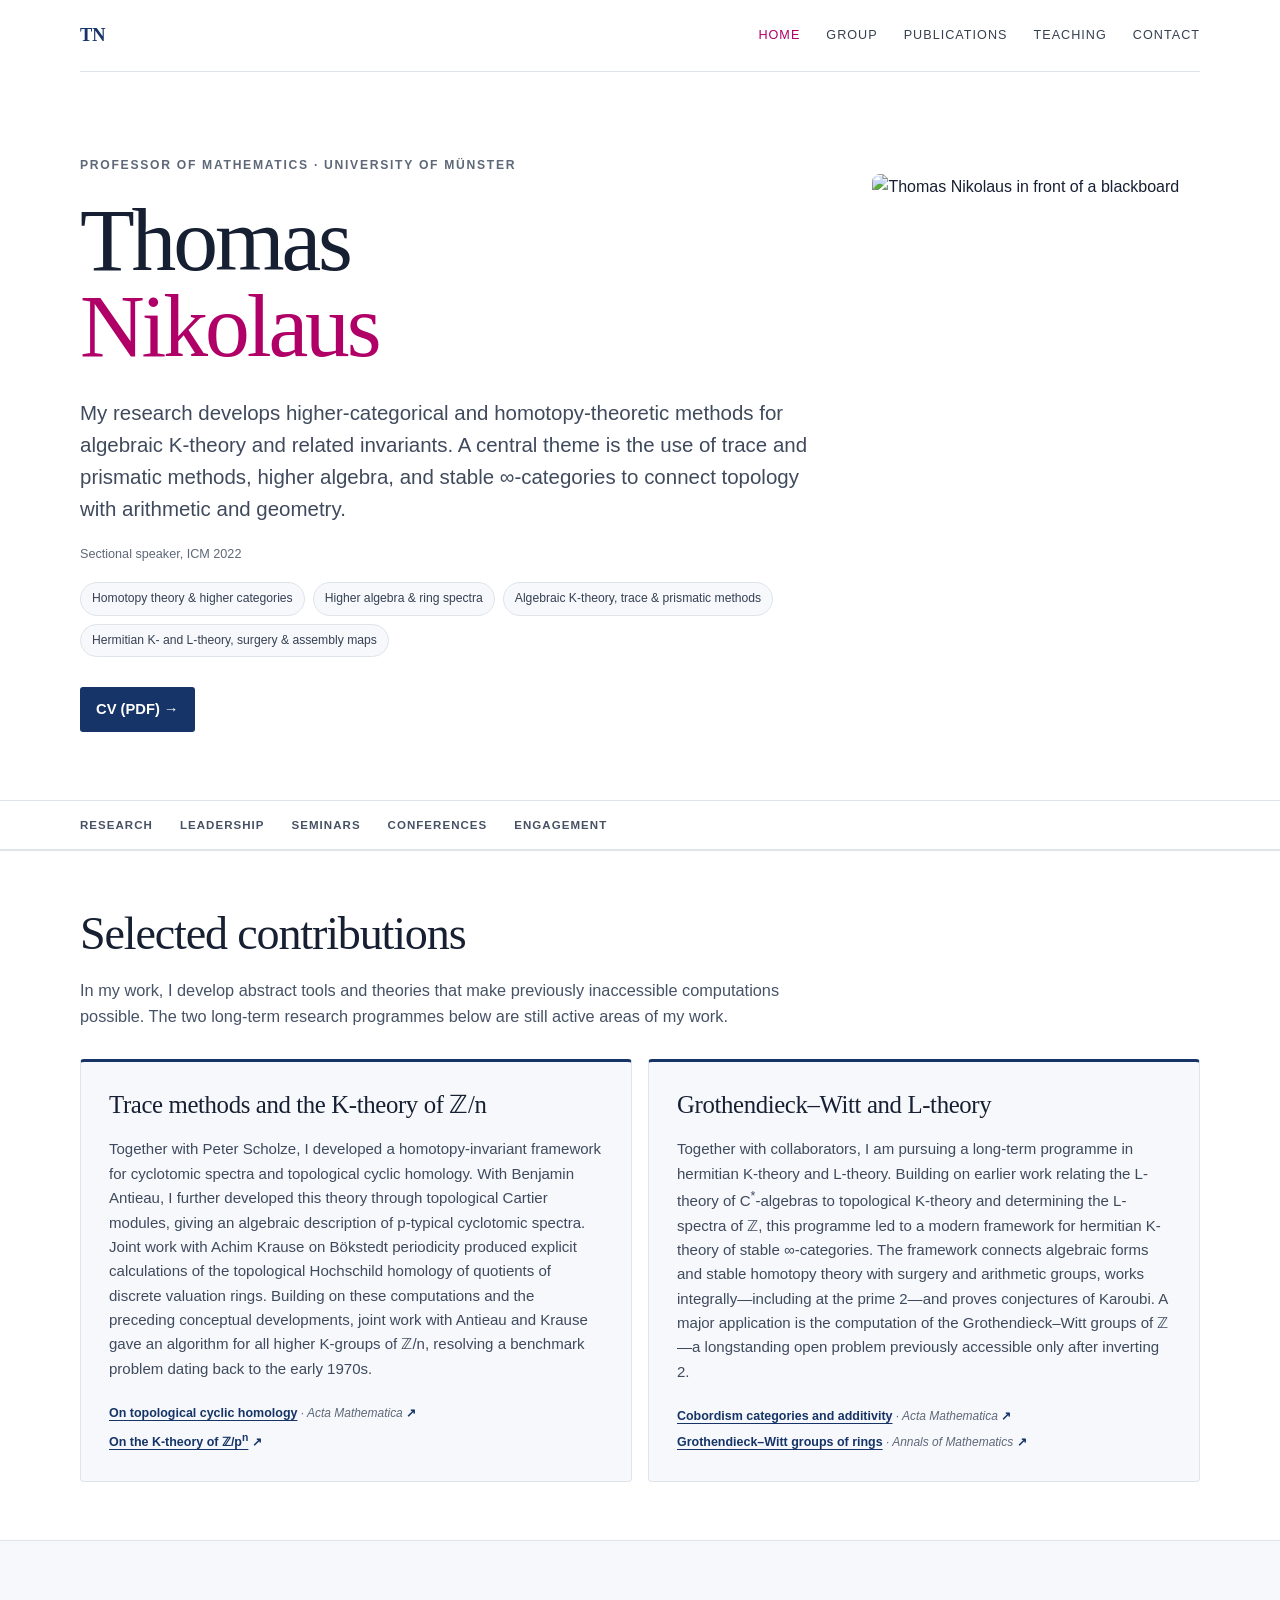
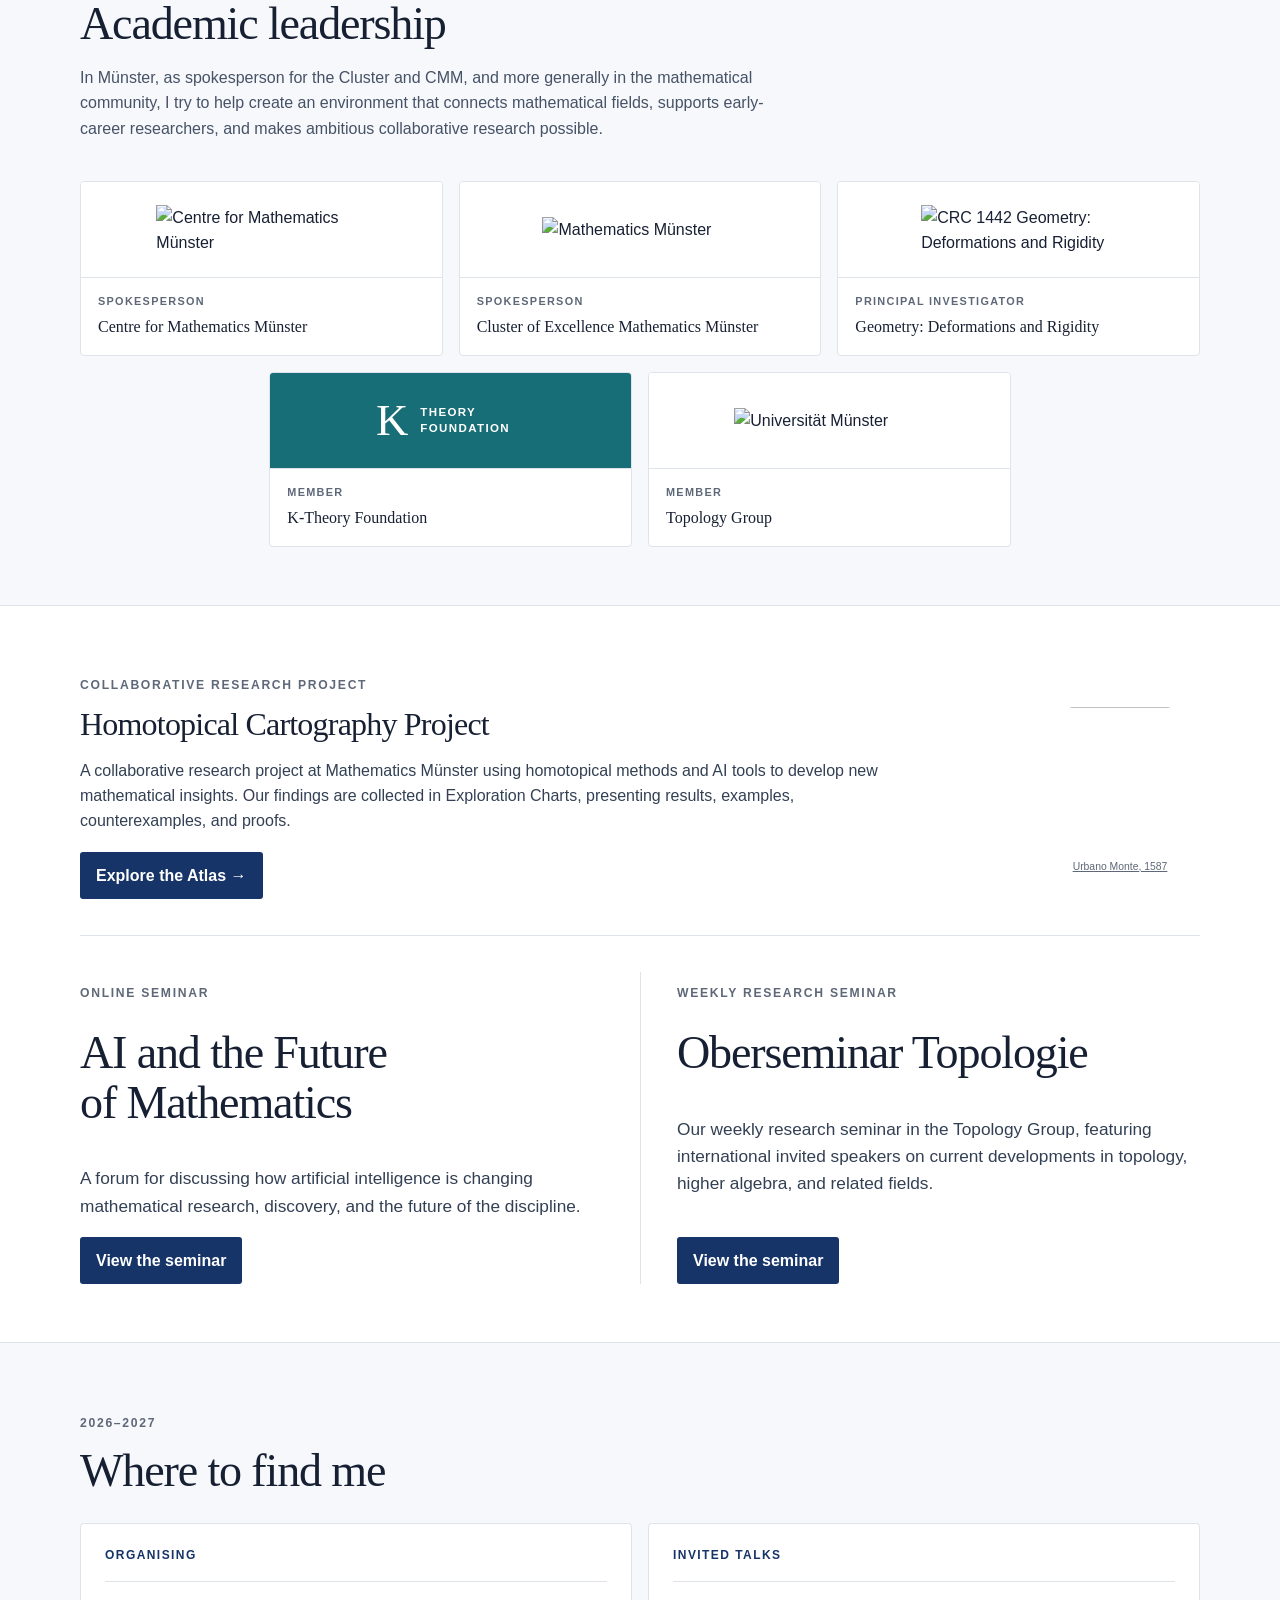
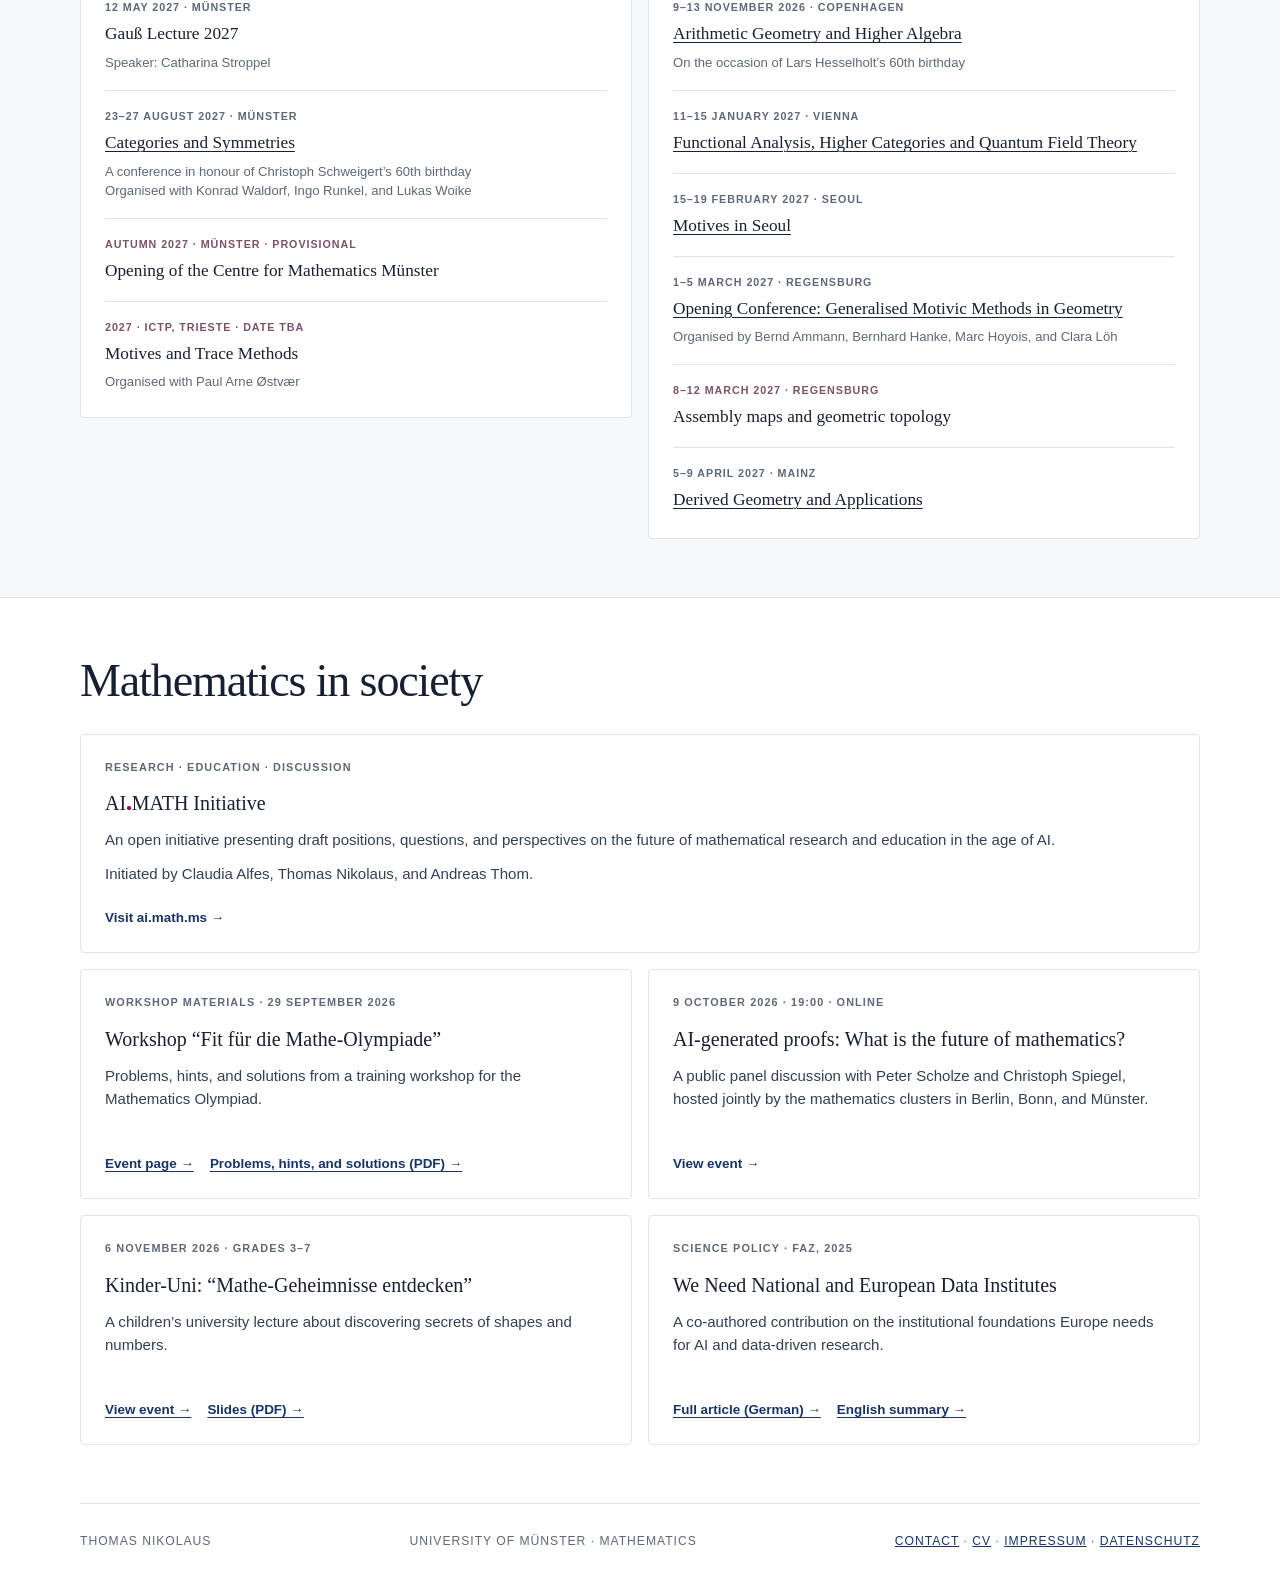
==== commit 77c676f0: "Link Homotopical Cartography from the seminar section" ====
--- a/index.html
+++ b/index.html
@@ -58,7 +58,7 @@
   </script>
   <link rel="icon" href="favicon-mm.png?v=20260823-2" type="image/png" sizes="128x128">
   <link rel="shortcut icon" href="favicon-mm.png?v=20260823-2" type="image/png">
-  <link rel="stylesheet" href="Home-20260823.css?v=20261106-restored-topic-pills">
+  <link rel="stylesheet" href="Home-20260823.css?v=20261113-cartography-project">
   <style>@media(max-width:700px){.site-header{flex-wrap:wrap}.site-header nav{width:100%;flex-wrap:wrap;overflow:visible;justify-content:flex-start;gap:8px 15px;padding-bottom:0}}</style>
   <style>
     .conferences{display:block;background:var(--soft)}
@@ -164,6 +164,20 @@
       </div>
     </section>
     <section id="seminars" class="feature">
+      <article class="cartography-project">
+        <div>
+          <p class="eyebrow">Collaborative research project</p>
+          <h2>Homotopical Cartography Project</h2>
+          <p>A collaborative research project at Mathematics Münster using homotopical methods and AI tools to develop new mathematical insights. Our findings are collected in Exploration Charts, presenting results, examples, counterexamples, and proofs.</p>
+          <a class="button light" href="https://thomasnikolaus.de/Cartography/">Explore the Atlas →</a>
+        </div>
+        <figure class="cartography-project-map">
+          <a href="https://thomasnikolaus.de/Cartography/" aria-label="Explore the Homotopical Cartography Atlas">
+            <img src="https://thomasnikolaus.de/Cartography/assets/maps/urbano-monte-world-polygon-768.webp" alt="" width="755" height="768" loading="lazy" decoding="async">
+          </a>
+          <figcaption><a href="https://thomasnikolaus.de/Cartography/#map-note-heading">Urbano Monte, 1587</a></figcaption>
+        </figure>
+      </article>
       <div class="seminar-list">
         <article class="seminar-feature">
           <p class="eyebrow">Online seminar</p>
--- a/Home-20260823.css
+++ b/Home-20260823.css
@@ -305,6 +305,39 @@
 .feature h2 { margin: 13px 0 20px; }
 .feature p:not(.eyebrow) { font-size: 1.08rem; color: #334054; max-width: 700px; }
 .button.light { margin-top: 16px; }
+.cartography-project {
+  display: grid;
+  grid-template-columns: minmax(0, 1fr) 160px;
+  gap: 40px;
+  align-items: center;
+  margin-bottom: 36px;
+  padding-bottom: 36px;
+  border-bottom: 1px solid var(--line);
+}
+.feature .cartography-project h2 {
+  font-size: clamp(1.6rem, 2.5vw, 2.2rem);
+  margin: 12px 0 16px;
+}
+.feature .cartography-project p:not(.eyebrow) {
+  max-width: 800px;
+  margin: 0 0 18px;
+  font-size: 1rem;
+}
+.cartography-project .button { margin-top: 0; }
+.cartography-project-map { margin: 0; }
+.cartography-project-map > a { display: block; }
+.cartography-project-map img {
+  display: block;
+  width: 100%;
+  height: auto;
+  clip-path: polygon(1.325% 41.406%, 7.152% 25.651%, 18.278% 12.63%, 33.51% 4.167%, 49.272% 1.432%, 50.728% 1.432%, 63.576% 3.646%, 66.49% 4.167%, 67.682% 4.688%, 81.589% 12.63%, 92.715% 25.521%, 98.675% 41.536%, 98.675% 58.464%, 92.848% 74.219%, 81.987% 86.979%, 81.06% 87.63%, 66.755% 95.703%, 63.046% 96.354%, 49.801% 98.568%, 33.907% 95.833%, 32.45% 95.312%, 18.278% 87.24%, 7.152% 74.219%, 1.325% 58.594%);
+}
+.cartography-project-map figcaption {
+  margin-top: 8px;
+  color: var(--muted);
+  text-align: center;
+  font-size: .65rem;
+}
 .seminar-list {
   display: grid;
   grid-template-columns: repeat(2, minmax(0, 1fr));
@@ -471,6 +504,8 @@
 }
 
 @media (max-width: 560px) {
+  .cartography-project { grid-template-columns: 1fr; gap: 20px; }
+  .cartography-project-map { width: 140px; justify-self: center; }
   .leadership-logos { grid-template-columns: 1fr; }
   .outreach-grid { grid-template-columns: 1fr; }
 }
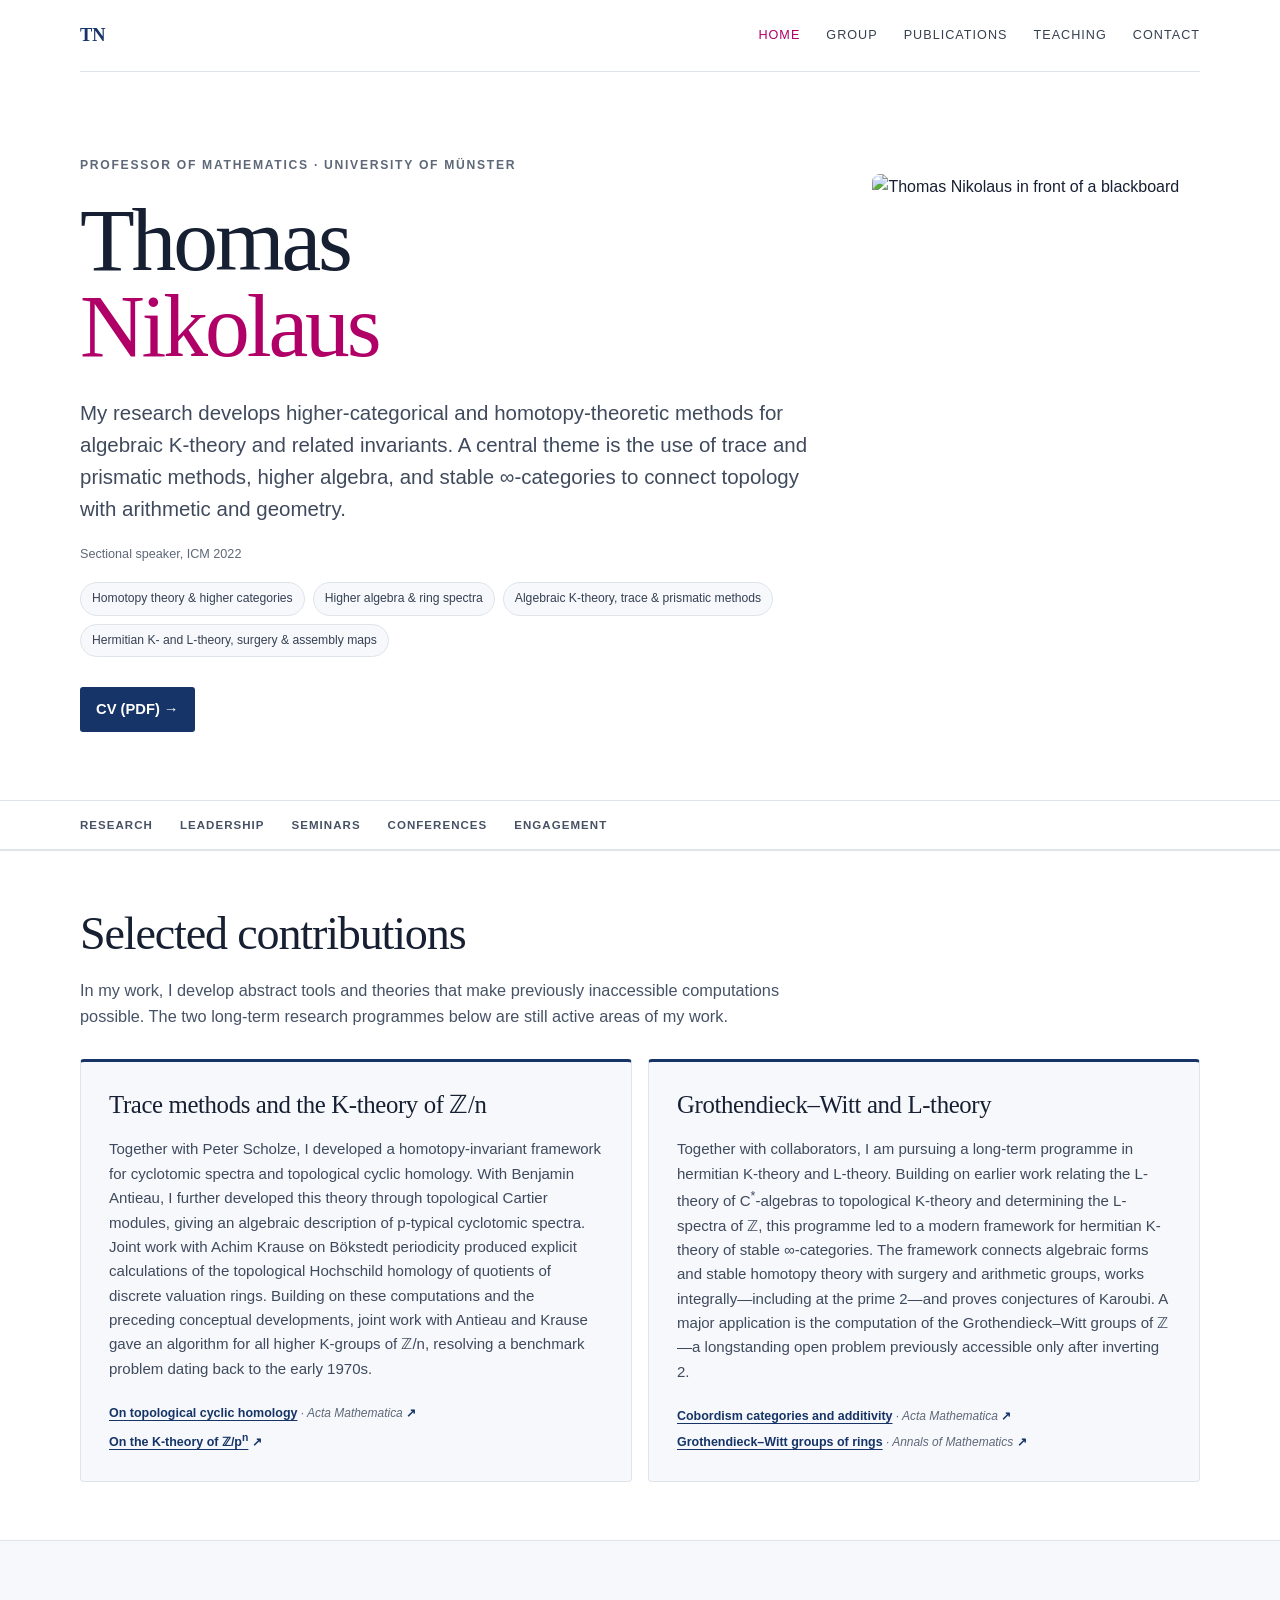
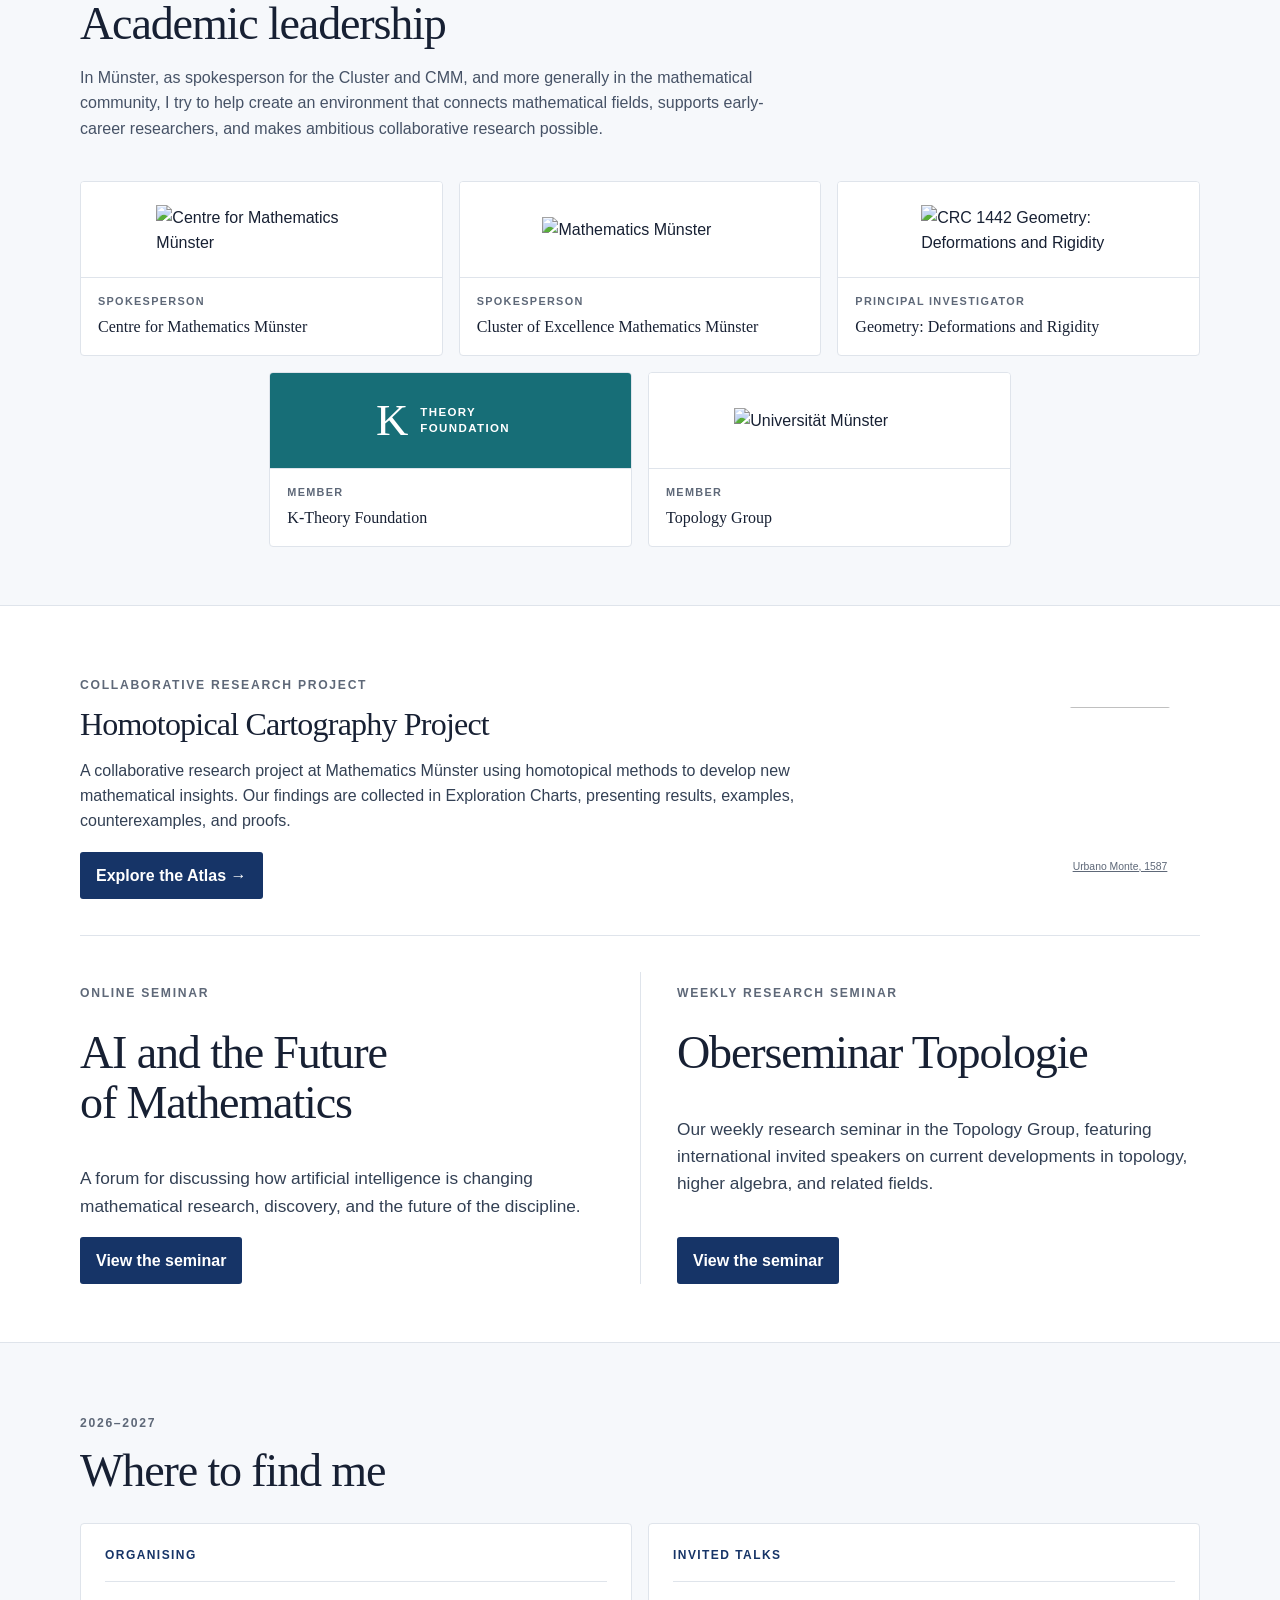
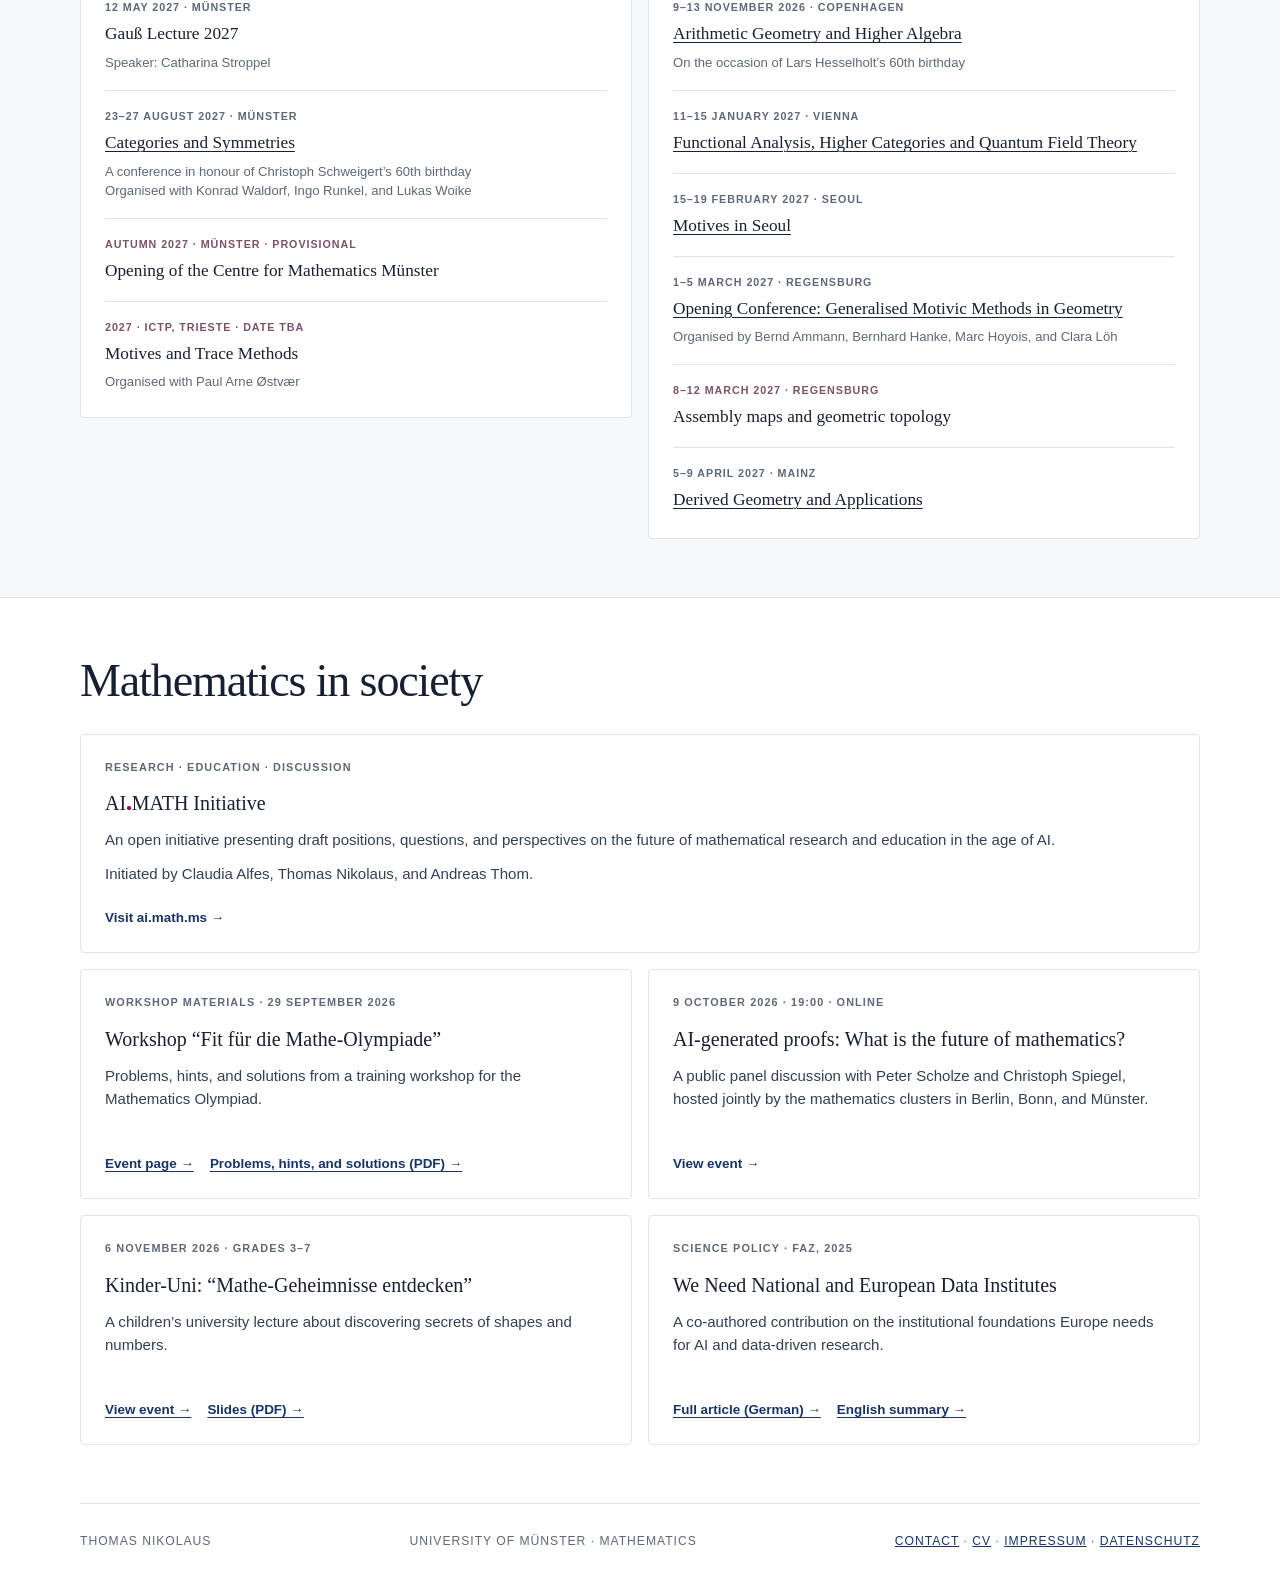
==== commit 967afdba: "Remove AI tools from the Cartography homepage introduction" ====
--- a/index.html
+++ b/index.html
@@ -168,7 +168,7 @@
         <div>
           <p class="eyebrow">Collaborative research project</p>
           <h2>Homotopical Cartography Project</h2>
-          <p>A collaborative research project at Mathematics Münster using homotopical methods and AI tools to develop new mathematical insights. Our findings are collected in Exploration Charts, presenting results, examples, counterexamples, and proofs.</p>
+          <p>A collaborative research project at Mathematics Münster using homotopical methods to develop new mathematical insights. Our findings are collected in Exploration Charts, presenting results, examples, counterexamples, and proofs.</p>
           <a class="button light" href="https://thomasnikolaus.de/Cartography/">Explore the Atlas →</a>
         </div>
         <figure class="cartography-project-map">
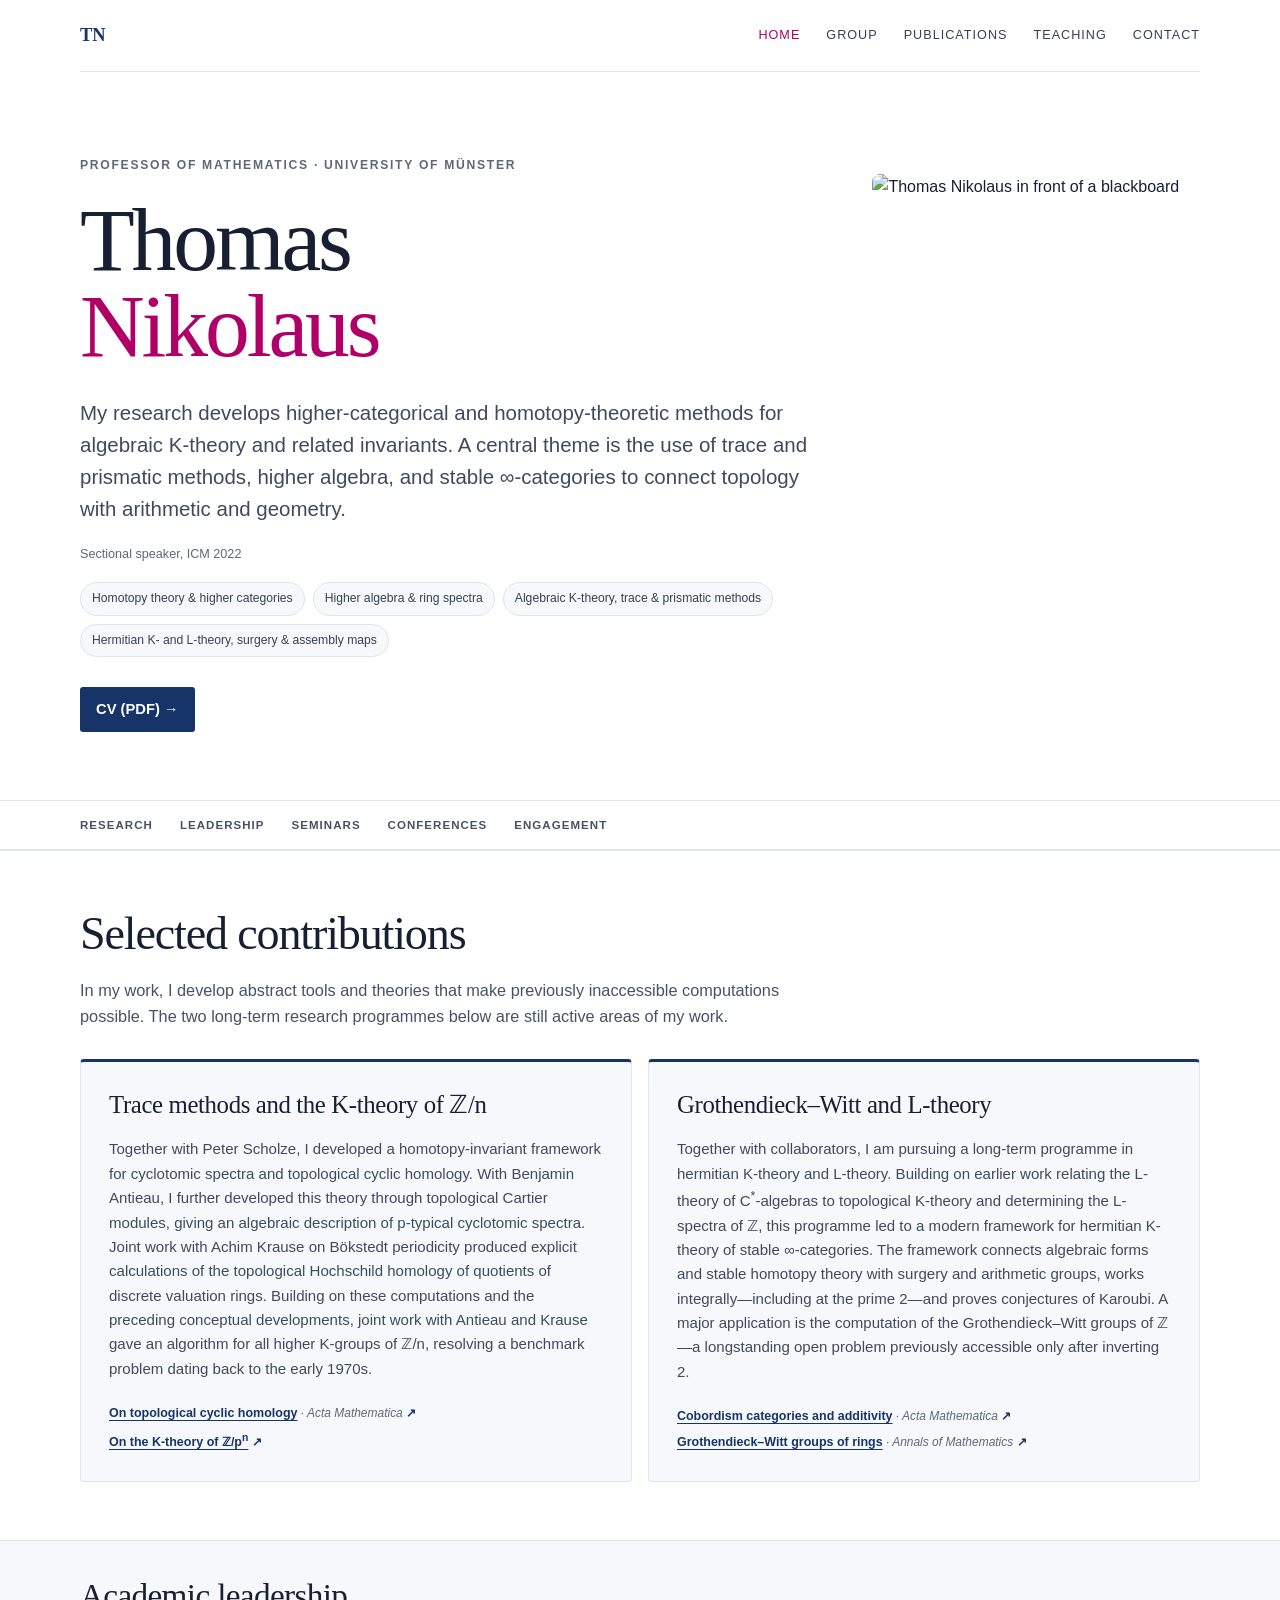
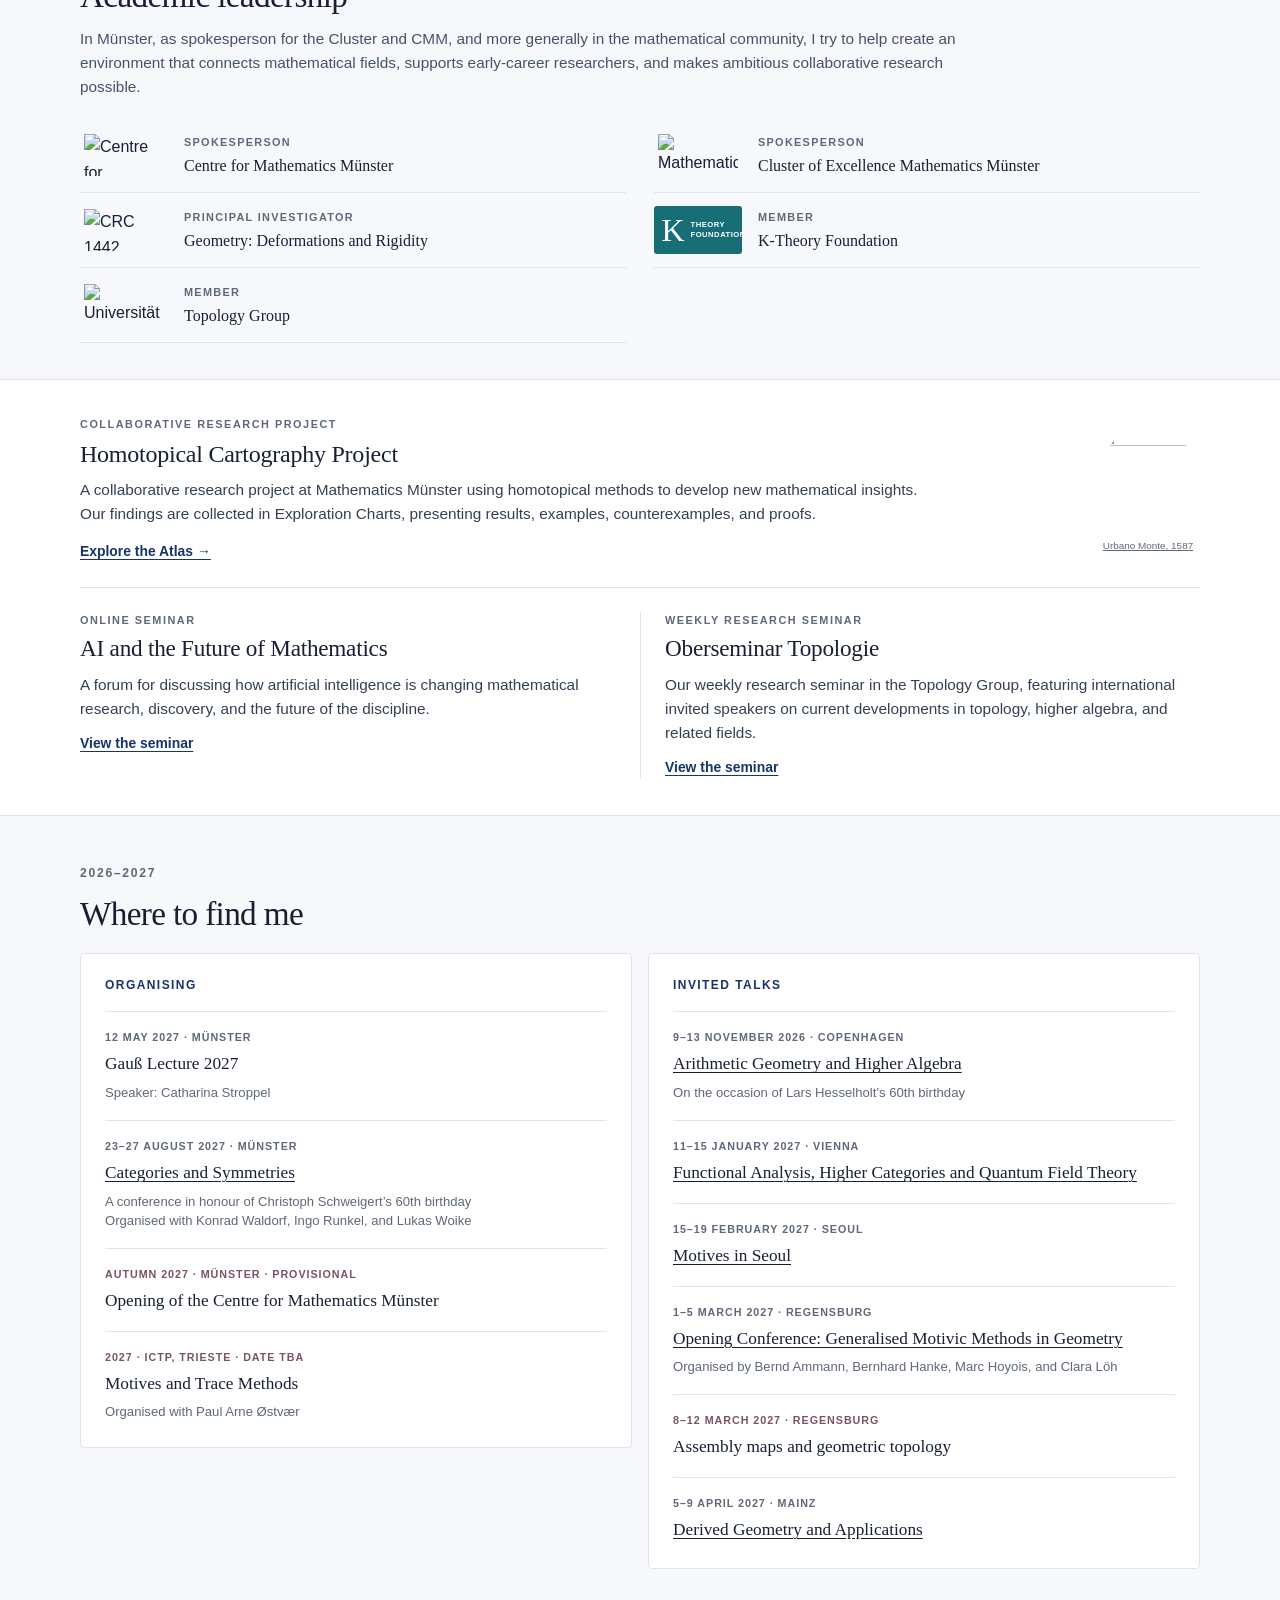
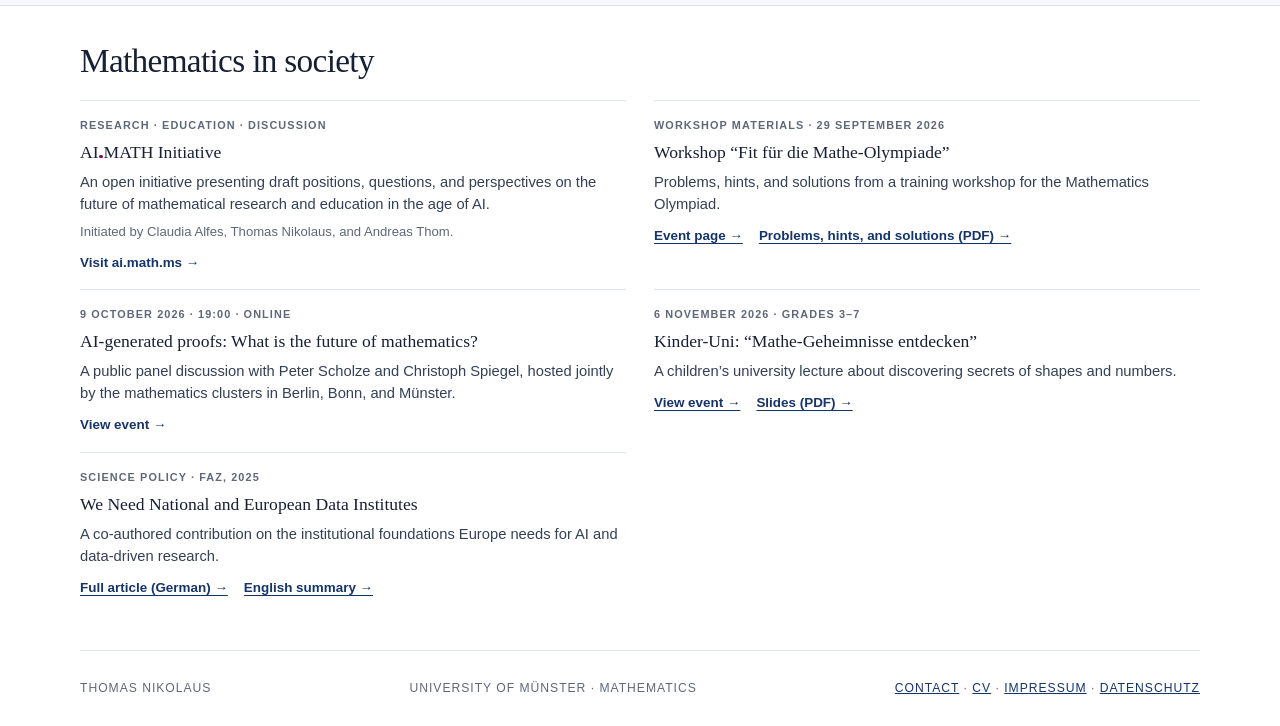
==== commit 0360a1fc: "Make leadership, seminars, and engagement sections more compact" ====
--- a/index.html
+++ b/index.html
@@ -58,36 +58,8 @@
   </script>
   <link rel="icon" href="favicon-mm.png?v=20260823-2" type="image/png" sizes="128x128">
   <link rel="shortcut icon" href="favicon-mm.png?v=20260823-2" type="image/png">
-  <link rel="stylesheet" href="Home-20260823.css?v=20261113-cartography-project">
+  <link rel="stylesheet" href="Home-20260823.css?v=20261113-compact-sections">
   <style>@media(max-width:700px){.site-header{flex-wrap:wrap}.site-header nav{width:100%;flex-wrap:wrap;overflow:visible;justify-content:flex-start;gap:8px 15px;padding-bottom:0}}</style>
-  <style>
-    .conferences{display:block;background:var(--soft)}
-    .conferences h2{font:500 clamp(2rem,3.6vw,3.2rem)/1.08 Georgia,'Times New Roman',serif;letter-spacing:-.025em;margin:13px 0 28px}
-    .conference-columns{display:grid;grid-template-columns:repeat(2,minmax(0,1fr));gap:16px;align-items:start}
-    .conference-list{padding:22px 24px 8px;background:var(--white);border:1px solid var(--line);border-radius:4px}
-    .conference-list h3{margin:0 0 16px;color:var(--navy);font-size:.75rem;letter-spacing:.12em;text-transform:uppercase}
-    .conference-item{padding:17px 0 18px;border-top:1px solid var(--line)}
-    .conference-item time{display:block;margin-bottom:7px;color:var(--muted);font-size:.67rem;font-weight:700;letter-spacing:.09em;text-transform:uppercase}
-    .conference-item h4{margin:0;font:500 1.08rem/1.32 Georgia,'Times New Roman',serif}
-    .conference-item h4 a{text-decoration-thickness:1px;text-underline-offset:3px}
-    .conference-item p{margin:7px 0 0;color:var(--muted);font-size:.82rem;line-height:1.45}
-    .conference-item.provisional time{color:#7a5269}
-    .outreach{display:block;background:var(--white)}
-    .outreach h2{font:500 clamp(2rem,3.6vw,3.2rem)/1.08 Georgia,'Times New Roman',serif;letter-spacing:-.025em;margin:0 0 28px}
-    .outreach-grid{display:grid;grid-template-columns:repeat(2,minmax(0,1fr));gap:16px}
-    .outreach-card{display:flex;flex-direction:column;min-height:230px;padding:24px;background:var(--white);border:1px solid var(--line);border-radius:4px;text-decoration:none;transition:transform .18s ease,border-color .18s ease,box-shadow .18s ease}
-    .outreach-card:hover{transform:translateY(-2px);border-color:#c9d0db;box-shadow:0 8px 24px rgba(20,35,60,.07)}
-    .outreach-date{margin-bottom:14px;color:var(--muted);font-size:.68rem;font-weight:700;letter-spacing:.1em;text-transform:uppercase}
-    .outreach-card strong{margin-bottom:12px;font:500 1.25rem/1.3 Georgia,'Times New Roman',serif}
-    .outreach-card>span:not(.outreach-date){color:#334054;font-size:.94rem}
-    .outreach-card .outreach-people{margin-top:10px;color:var(--muted);font-size:.84rem}
-    .outreach-card em{margin-top:auto;padding-top:22px;color:var(--navy);font-size:.84rem;font-style:normal;font-weight:650}
-    .outreach-links{display:flex;flex-wrap:wrap;gap:8px 16px;margin-top:auto;padding-top:22px}
-    .outreach-links a{color:var(--navy);font-size:.84rem;font-weight:650;text-decoration-thickness:1px;text-underline-offset:3px}
-    .outreach-card--wide{grid-column:1/-1;min-height:190px}
-    @media(max-width:800px){.conferences,.outreach{grid-template-columns:1fr}.conferences h2,.outreach h2{font-size:2.2rem}.conference-columns{grid-template-columns:1fr}}
-    @media(max-width:560px){.outreach-grid{grid-template-columns:1fr}}
-  </style>
 </head>
 <body>
   <header class="site-header">
@@ -165,23 +137,23 @@
     </section>
     <section id="seminars" class="feature">
       <article class="cartography-project">
-        <div>
-          <p class="eyebrow">Collaborative research project</p>
-          <h2>Homotopical Cartography Project</h2>
-          <p>A collaborative research project at Mathematics Münster using homotopical methods to develop new mathematical insights. Our findings are collected in Exploration Charts, presenting results, examples, counterexamples, and proofs.</p>
-          <a class="button light" href="https://thomasnikolaus.de/Cartography/">Explore the Atlas →</a>
-        </div>
         <figure class="cartography-project-map">
           <a href="https://thomasnikolaus.de/Cartography/" aria-label="Explore the Homotopical Cartography Atlas">
             <img src="https://thomasnikolaus.de/Cartography/assets/maps/urbano-monte-world-polygon-768.webp" alt="" width="755" height="768" loading="lazy" decoding="async">
           </a>
           <figcaption><a href="https://thomasnikolaus.de/Cartography/#map-note-heading">Urbano Monte, 1587</a></figcaption>
         </figure>
+        <div>
+          <p class="eyebrow">Collaborative research project</p>
+          <h2>Homotopical Cartography Project</h2>
+          <p>A collaborative research project at Mathematics Münster using homotopical methods to develop new mathematical insights. Our findings are collected in Exploration Charts, presenting results, examples, counterexamples, and proofs.</p>
+          <a class="button light" href="https://thomasnikolaus.de/Cartography/">Explore the Atlas →</a>
+        </div>
       </article>
       <div class="seminar-list">
         <article class="seminar-feature">
           <p class="eyebrow">Online seminar</p>
-          <h2>AI and the Future<br>of Mathematics</h2>
+          <h2>AI and the Future of Mathematics</h2>
           <p>A forum for discussing how artificial intelligence is changing mathematical research, discovery, and the future of the discipline.</p>
           <a class="button light" href="https://www.uni-muenster.de/MathematicsMuenster/ai-math/">View the seminar</a>
         </article>
@@ -256,7 +228,7 @@
       <div>
         <h2>Mathematics in society</h2>
         <div class="outreach-grid">
-          <a class="outreach-card outreach-card--wide" href="https://ai.math.ms/">
+          <a class="outreach-card" href="https://ai.math.ms/">
             <span class="outreach-date">Research · Education · Discussion</span>
             <strong aria-label="AI.MATH Initiative">AI<span class="ai-math-dot" aria-hidden="true"></span>MATH Initiative</strong>
             <span>An open initiative presenting draft positions, questions, and perspectives on the future of mathematical research and education in the age of AI.</span>
--- a/Home-20260823.css
+++ b/Home-20260823.css
@@ -165,6 +165,13 @@
   padding: 58px max(20px, calc((100vw - var(--max))/2));
   border-top: 1px solid var(--line);
 }
+.home > #leadership,
+.home > #seminars,
+.home > #conferences,
+.home > #outreach {
+  padding-top: 36px;
+  padding-bottom: 36px;
+}
 .positions {
   display: block;
 }
@@ -176,6 +183,11 @@
   font: 500 clamp(2rem, 3.6vw, 3.2rem)/1.08 Georgia, 'Times New Roman', serif;
   letter-spacing: -.025em;
   margin: 0;
+}
+.positions h2, .conferences h2, .outreach h2 {
+  font-size: clamp(1.7rem, 2.6vw, 2.2rem);
+  line-height: 1.15;
+  letter-spacing: -.02em;
 }
 .contributions h2 { margin-top: 0; }
 .contributions-intro {
@@ -238,62 +250,52 @@
 }
 .contribution-link-arrow { color: var(--navy); }
 .leadership-intro p {
-  max-width: 720px;
-  margin: 16px 0 0;
+  max-width: 880px;
+  margin: 12px 0 0;
   color: #465266;
-  font-size: 1rem;
-  line-height: 1.6;
+  font-size: .96rem;
+  line-height: 1.55;
 }
 .leadership-logos {
-  grid-column: 1/-1;
-  display: grid;
-  grid-template-columns: repeat(6, minmax(0, 1fr));
-  gap: 16px;
-  margin-top: 40px;
+  display: grid;
+  grid-template-columns: repeat(2, minmax(0, 1fr));
+  gap: 0 28px;
+  margin-top: 20px;
 }
 .leadership-card {
-  grid-column: span 2;
   min-width: 0;
-  display: flex;
-  flex-direction: column;
-  background: var(--white);
-  border: 1px solid var(--line);
-  border-radius: 4px;
+  display: grid;
+  grid-template-columns: 88px minmax(0, 1fr);
+  align-items: center;
+  padding: 12px 0;
+  border-bottom: 1px solid var(--line);
   text-decoration: none;
-  overflow: hidden;
-  transition: transform .18s ease, border-color .18s ease, box-shadow .18s ease;
-}
-.leadership-card:nth-child(4) { grid-column: 2 / span 2; }
-.leadership-card:nth-child(5) { grid-column: 4 / span 2; }
-.leadership-card:hover {
-  transform: translateY(-2px);
-  border-color: #c9d0db;
-  box-shadow: 0 8px 24px rgba(20, 35, 60, .07);
+}
+.leadership-card:hover .card-copy > span {
+  text-decoration: underline;
+  text-decoration-thickness: 1px;
+  text-underline-offset: 3px;
 }
 .logo-stage {
-  min-height: 96px;
-  padding: 18px;
+  min-height: 48px;
+  padding: 4px;
   display: flex;
   align-items: center;
   justify-content: center;
-  border-bottom: 1px solid var(--line);
-}
-.logo-stage.light { background: #fff; }
-.logo-stage.cmm-stage { padding: 10px 18px; }
-.logo-stage img { display: block; width: min(100%, 195px); max-height: 62px; object-fit: contain; }
-.logo-stage img.cmm-logo { width: min(100%, 210px); max-height: 70px; }
-.logo-stage .uni-logo { width: min(100%, 190px); }
-.ktf-mark { gap: 12px; color: #fff; background: #176e77; }
-.ktf-mark b { font: 500 2.8rem/1 Georgia, serif; }
+}
+.logo-stage.light { background: transparent; }
+.logo-stage img { display: block; width: 100%; max-height: 42px; object-fit: contain; }
+.ktf-mark { gap: 6px; padding: 6px; color: #fff; background: #176e77; border-radius: 3px; }
+.ktf-mark b { font: 500 2rem/1 Georgia, serif; }
 .ktf-mark i {
-  max-width: 105px;
-  font: normal 700 .72rem/1.35 Arial, sans-serif;
-  letter-spacing: .12em;
-}
-.card-copy { display: block; padding: 15px 17px 17px; }
+  max-width: 44px;
+  font: normal 700 .48rem/1.35 Arial, sans-serif;
+  letter-spacing: .06em;
+}
+.card-copy { display: block; padding-left: 16px; }
 .card-copy strong {
   display: block;
-  margin-bottom: 6px;
+  margin-bottom: 4px;
   color: var(--muted);
   font-size: .68rem;
   letter-spacing: .12em;
@@ -302,29 +304,40 @@
 .card-copy > span { display: block; font: 1rem/1.35 Georgia, serif; }
 
 .feature { display: block; }
-.feature h2 { margin: 13px 0 20px; }
-.feature p:not(.eyebrow) { font-size: 1.08rem; color: #334054; max-width: 700px; }
+.feature h2 { font-size: 1.45rem; line-height: 1.2; margin: 6px 0 10px; letter-spacing: -.01em; }
+.feature .eyebrow { margin: 0; font-size: .68rem; }
+.feature p:not(.eyebrow) { font-size: .96rem; line-height: 1.55; color: #334054; max-width: 800px; margin: 0 0 12px; }
 .button.light { margin-top: 16px; }
+.feature .button {
+  padding: 0;
+  background: none;
+  color: var(--navy);
+  border-radius: 0;
+  font-size: .87rem;
+  text-decoration: underline;
+  text-decoration-thickness: 1px;
+  text-underline-offset: 3px;
+}
 .cartography-project {
   display: grid;
-  grid-template-columns: minmax(0, 1fr) 160px;
-  gap: 40px;
+  grid-template-columns: minmax(0, 1fr) 104px;
+  gap: 28px;
   align-items: center;
-  margin-bottom: 36px;
-  padding-bottom: 36px;
+  margin-bottom: 24px;
+  padding-bottom: 24px;
   border-bottom: 1px solid var(--line);
 }
 .feature .cartography-project h2 {
-  font-size: clamp(1.6rem, 2.5vw, 2.2rem);
-  margin: 12px 0 16px;
+  font-size: 1.5rem;
+  margin: 6px 0 10px;
 }
 .feature .cartography-project p:not(.eyebrow) {
-  max-width: 800px;
-  margin: 0 0 18px;
-  font-size: 1rem;
+  max-width: 850px;
+  margin: 0 0 12px;
 }
 .cartography-project .button { margin-top: 0; }
-.cartography-project-map { margin: 0; }
+.cartography-project > div { grid-column: 1; grid-row: 1; }
+.cartography-project-map { grid-column: 2; grid-row: 1; margin: 0; }
 .cartography-project-map > a { display: block; }
 .cartography-project-map img {
   display: block;
@@ -333,10 +346,10 @@
   clip-path: polygon(1.325% 41.406%, 7.152% 25.651%, 18.278% 12.63%, 33.51% 4.167%, 49.272% 1.432%, 50.728% 1.432%, 63.576% 3.646%, 66.49% 4.167%, 67.682% 4.688%, 81.589% 12.63%, 92.715% 25.521%, 98.675% 41.536%, 98.675% 58.464%, 92.848% 74.219%, 81.987% 86.979%, 81.06% 87.63%, 66.755% 95.703%, 63.046% 96.354%, 49.801% 98.568%, 33.907% 95.833%, 32.45% 95.312%, 18.278% 87.24%, 7.152% 74.219%, 1.325% 58.594%);
 }
 .cartography-project-map figcaption {
-  margin-top: 8px;
+  margin-top: 6px;
   color: var(--muted);
   text-align: center;
-  font-size: .65rem;
+  font-size: .62rem;
 }
 .seminar-list {
   display: grid;
@@ -349,18 +362,18 @@
   min-width: 0;
   flex-direction: column;
 }
-.seminar-feature:first-child { padding-right: 36px; }
+.seminar-feature:first-child { padding-right: 24px; }
 .seminar-feature + .seminar-feature {
-  padding-left: 36px;
+  padding-left: 24px;
   border-left: 1px solid var(--line);
 }
-.seminar-feature .button { align-self: flex-start; margin-top: auto; }
+.seminar-feature .button { align-self: flex-start; margin-top: 0; }
 
 .conferences {
   display: block;
   background: var(--soft);
 }
-.conferences h2 { margin: 13px 0 28px; }
+.conferences h2 { margin: 10px 0 20px; }
 .conference-columns {
   display: grid;
   grid-template-columns: repeat(2, minmax(0, 1fr));
@@ -410,30 +423,28 @@
   display: block;
   background: var(--white);
 }
-.outreach h2 { margin: 0 0 28px; }
+.outreach h2 { margin: 0 0 20px; }
 .outreach-grid {
   display: grid;
   grid-template-columns: repeat(2, minmax(0, 1fr));
-  gap: 16px;
+  gap: 0 28px;
+  align-items: start;
 }
 .outreach-card {
   display: flex;
   flex-direction: column;
-  min-height: 230px;
-  padding: 24px;
-  background: var(--white);
-  border: 1px solid var(--line);
-  border-radius: 4px;
+  min-width: 0;
+  padding: 16px 0;
+  border-top: 1px solid var(--line);
   text-decoration: none;
-  transition: transform .18s ease, border-color .18s ease, box-shadow .18s ease;
-}
-.outreach-card:hover {
-  transform: translateY(-2px);
-  border-color: #c9d0db;
-  box-shadow: 0 8px 24px rgba(20, 35, 60, .07);
+}
+a.outreach-card:hover strong {
+  text-decoration: underline;
+  text-decoration-thickness: 1px;
+  text-underline-offset: 3px;
 }
 .outreach-date {
-  margin-bottom: 14px;
+  margin-bottom: 7px;
   color: var(--muted);
   font-size: .68rem;
   font-weight: 700;
@@ -441,8 +452,8 @@
   text-transform: uppercase;
 }
 .outreach-card strong {
-  margin-bottom: 12px;
-  font: 500 1.25rem/1.3 Georgia, 'Times New Roman', serif;
+  margin-bottom: 7px;
+  font: 500 1.1rem/1.3 Georgia, 'Times New Roman', serif;
 }
 .outreach-card strong .ai-math-dot {
   display: inline-block;
@@ -455,16 +466,19 @@
 }
 .outreach-card > span:not(.outreach-date) {
   color: #334054;
-  font-size: .94rem;
-}
+  font-size: .92rem;
+  line-height: 1.5;
+}
+.outreach-card > span.outreach-people { margin-top: 7px; color: var(--muted); font-size: .82rem; }
 .outreach-card em {
-  margin-top: auto;
-  padding-top: 22px;
+  padding-top: 10px;
   color: var(--navy);
   font-size: .84rem;
   font-style: normal;
   font-weight: 650;
 }
+.outreach-links { display: flex; flex-wrap: wrap; gap: 6px 16px; padding-top: 10px; }
+.outreach-links a { color: var(--navy); font-size: .84rem; font-weight: 650; text-decoration-thickness: 1px; text-underline-offset: 3px; }
 
 footer {
   display: flex;
@@ -479,13 +493,6 @@
   letter-spacing: .08em;
 }
 footer a { color: var(--navy); }
-
-@media (max-width: 960px) {
-  .leadership-logos { grid-template-columns: repeat(2, minmax(0, 1fr)); }
-  .leadership-card,
-  .leadership-card:nth-child(4),
-  .leadership-card:nth-child(5) { grid-column: auto; }
-}
 
 @media (max-width: 800px) {
   .site-header { height: auto; min-height: 72px; align-items: flex-start; gap: 15px; padding: 20px 0; }
@@ -493,19 +500,18 @@
   .hero { grid-template-columns: 1fr; gap: 24px; padding: 48px 0; }
   .portrait-wrap { justify-self: start; width: 240px; transform: none; }
   .positions, .feature, .conferences, .outreach { grid-template-columns: 1fr; }
-  .contributions h2, .positions h2, .feature h2, .conferences h2, .outreach h2 { font-size: 2.2rem; }
+  .contributions h2 { font-size: 2.2rem; }
   .contributions-grid { grid-template-columns: 1fr; }
-  .seminar-list { grid-template-columns: 1fr; gap: 36px; }
+  .seminar-list { grid-template-columns: 1fr; gap: 0; }
   .seminar-feature:first-child { padding-right: 0; }
-  .seminar-feature + .seminar-feature { padding: 36px 0 0; border-top: 1px solid var(--line); border-left: 0; }
-  .seminar-feature .button { margin-top: 16px; }
+  .seminar-feature + .seminar-feature { margin-top: 18px; padding: 18px 0 0; border-top: 1px solid var(--line); border-left: 0; }
   .conference-columns { grid-template-columns: 1fr; }
   footer { gap: 14px; flex-direction: column; }
 }
 
 @media (max-width: 560px) {
-  .cartography-project { grid-template-columns: 1fr; gap: 20px; }
-  .cartography-project-map { width: 140px; justify-self: center; }
+  .cartography-project { display: flow-root; }
+  .cartography-project-map { float: right; width: 80px; margin: 0 0 8px 14px; }
   .leadership-logos { grid-template-columns: 1fr; }
   .outreach-grid { grid-template-columns: 1fr; }
 }
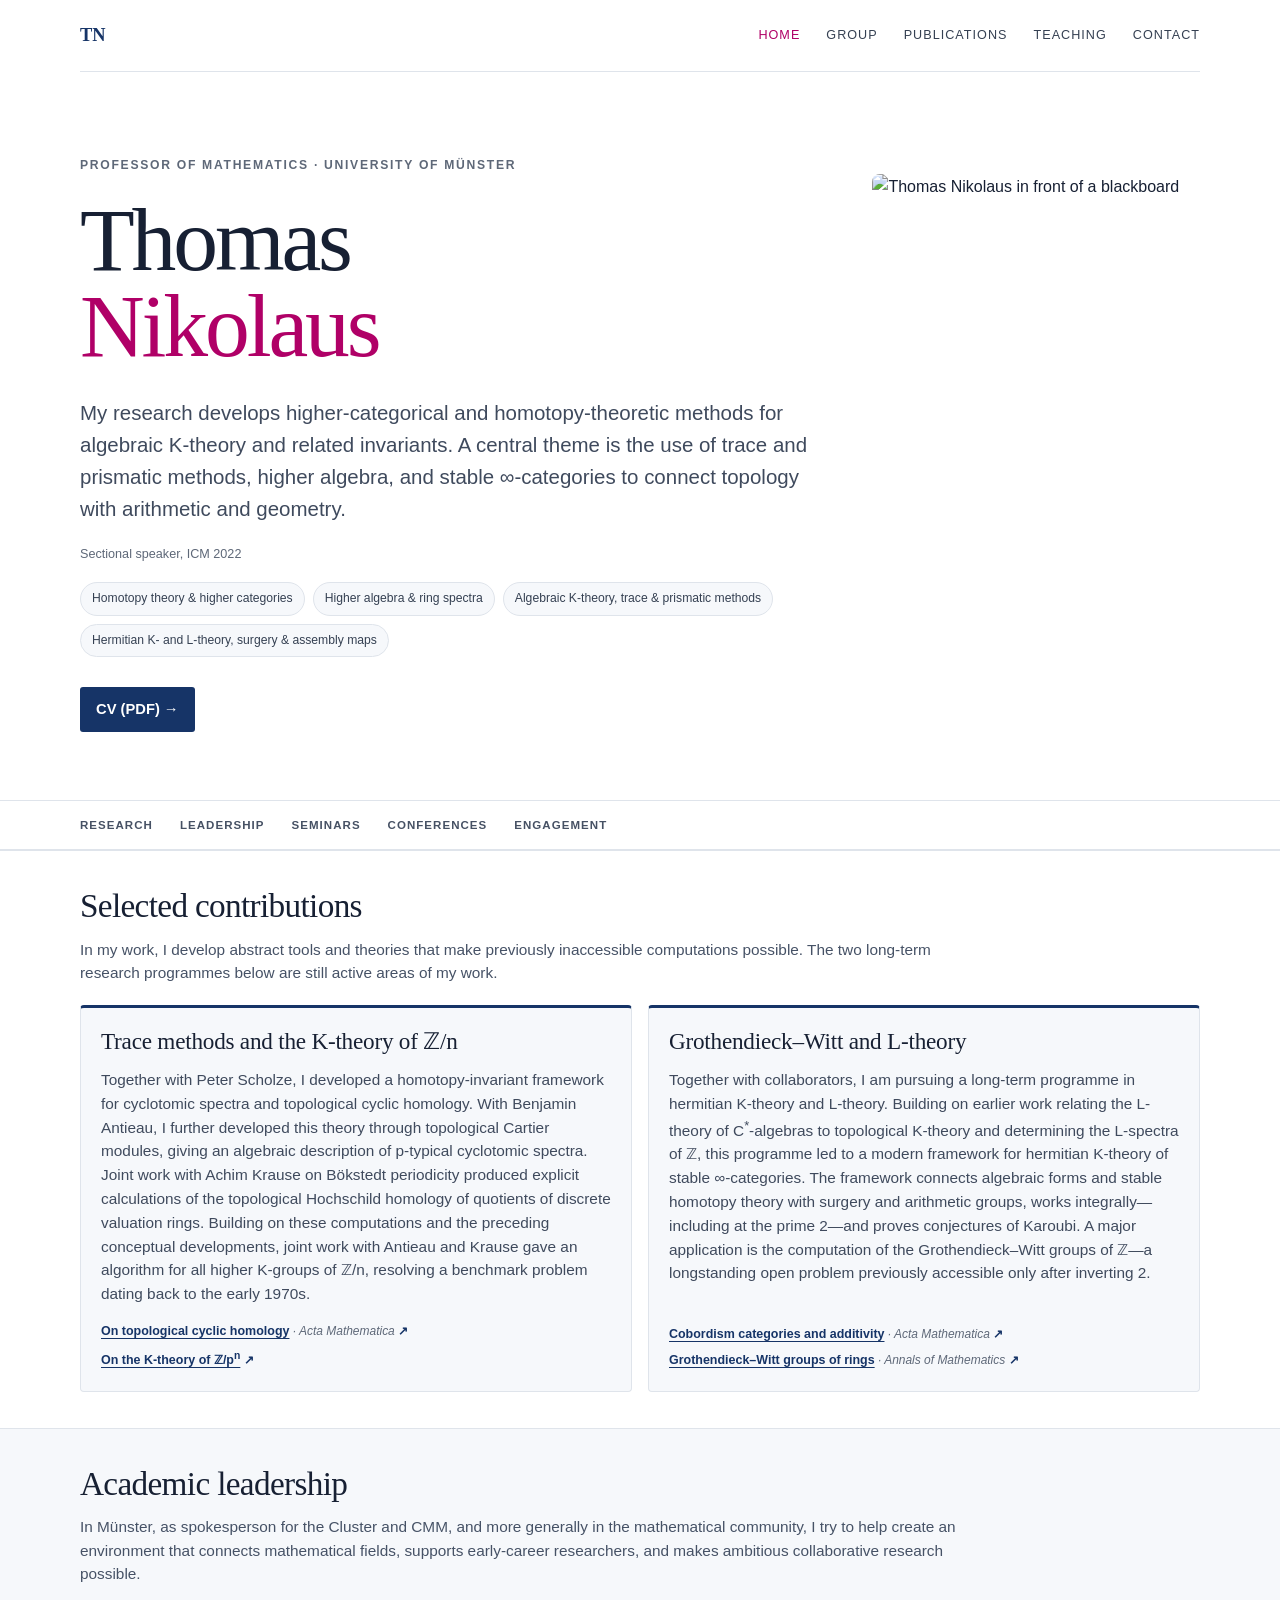
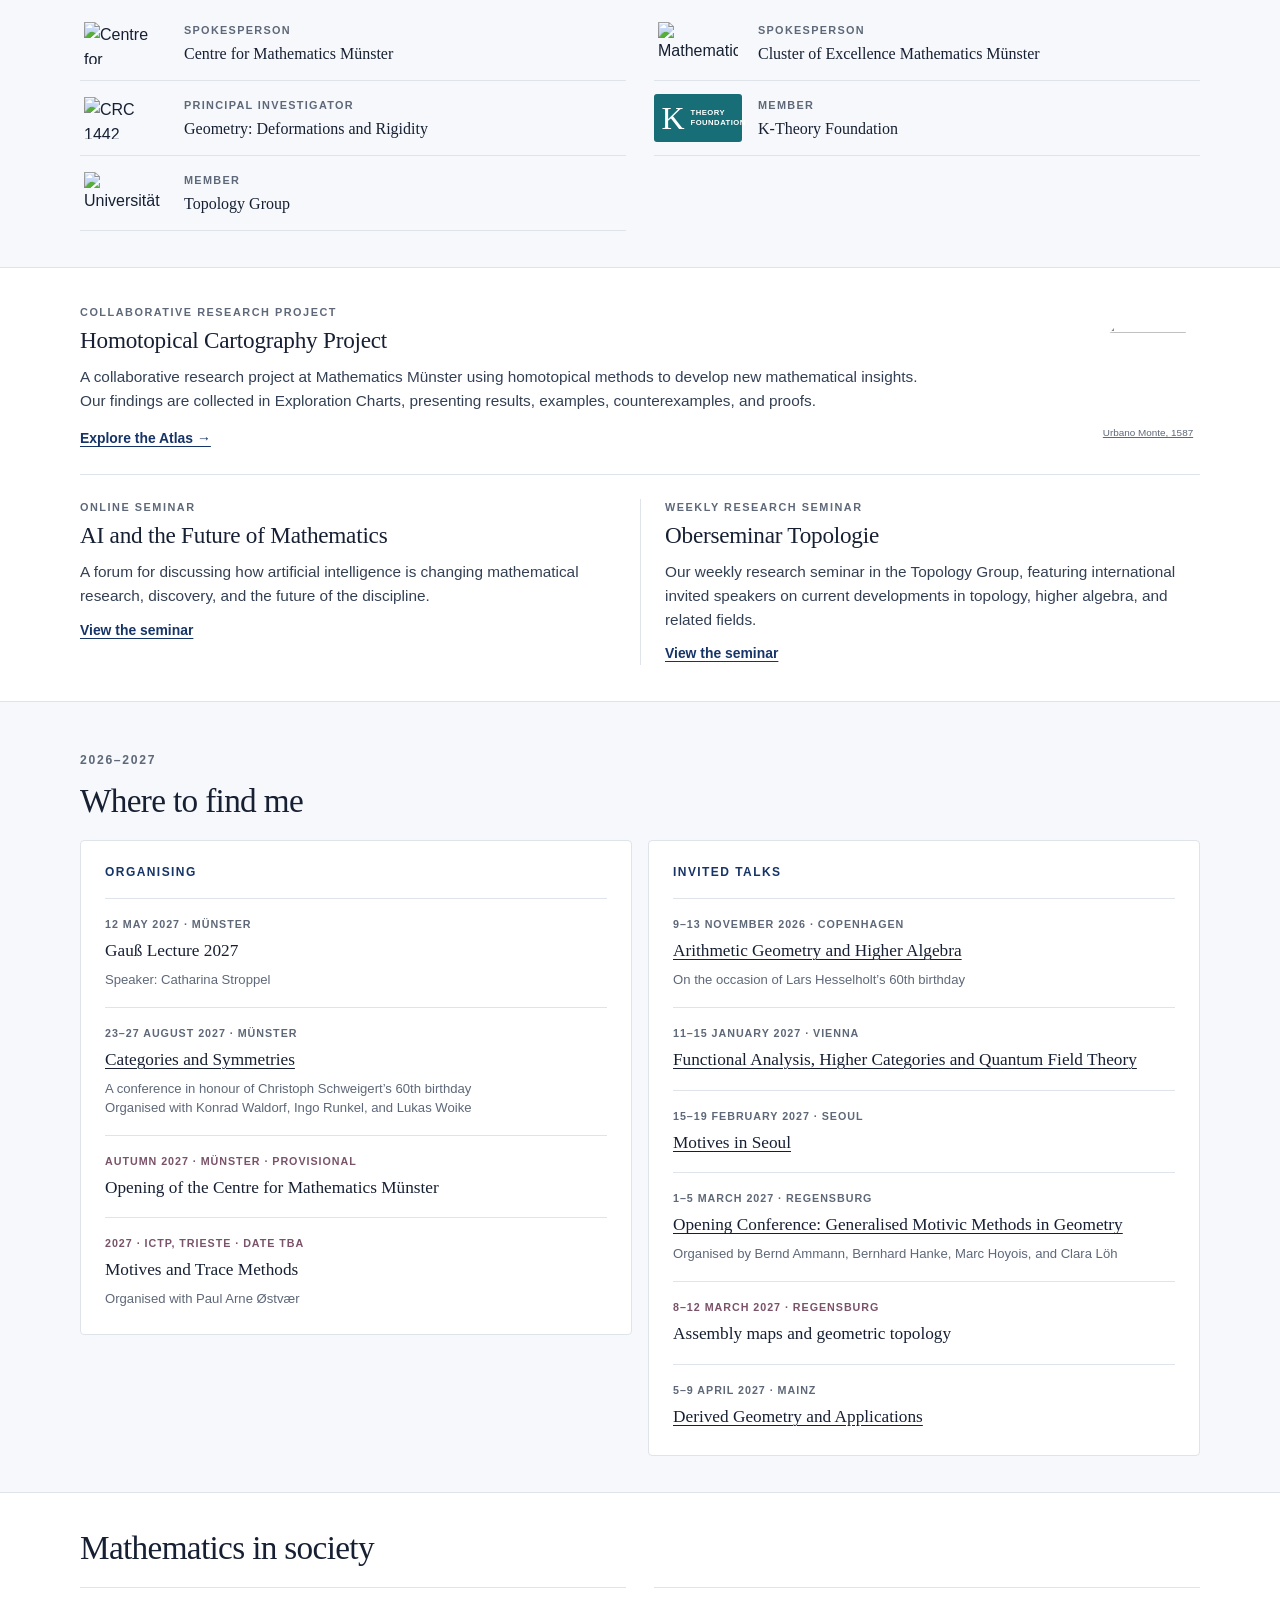
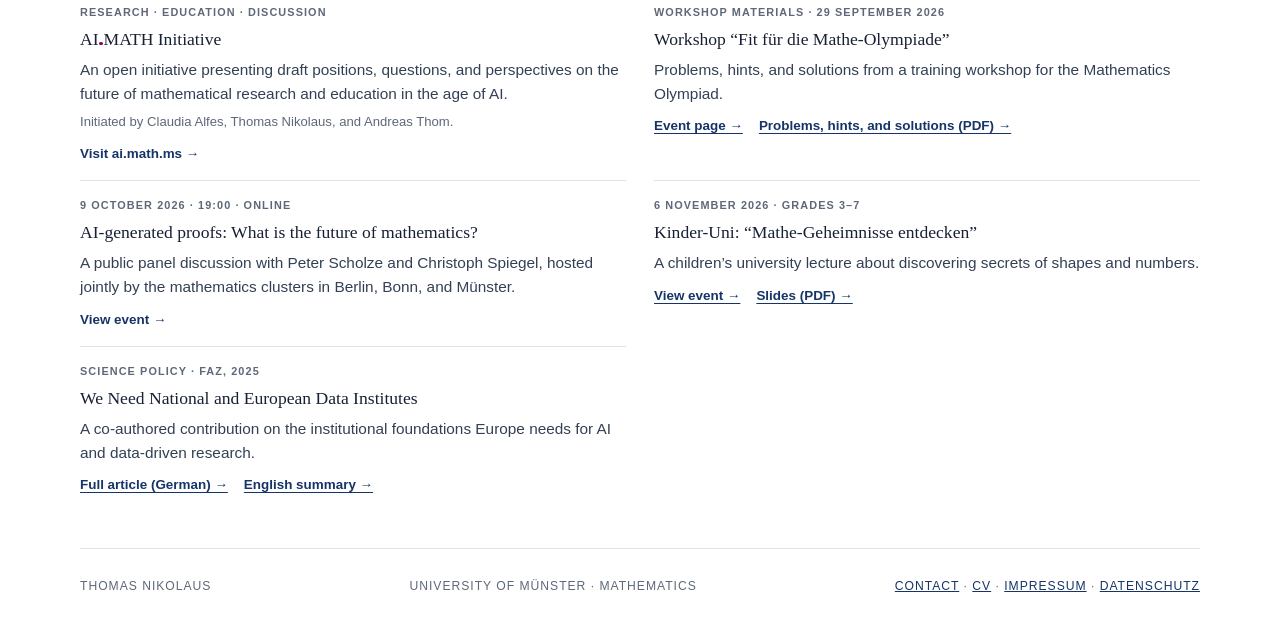
==== commit 3e64d1dc: "Unify typography and spacing across homepage sections" ====
--- a/index.html
+++ b/index.html
@@ -58,7 +58,7 @@
   </script>
   <link rel="icon" href="favicon-mm.png?v=20260823-2" type="image/png" sizes="128x128">
   <link rel="shortcut icon" href="favicon-mm.png?v=20260823-2" type="image/png">
-  <link rel="stylesheet" href="Home-20260823.css?v=20261113-compact-sections">
+  <link rel="stylesheet" href="Home-20260823.css?v=20261113-type-scale">
   <style>@media(max-width:700px){.site-header{flex-wrap:wrap}.site-header nav{width:100%;flex-wrap:wrap;overflow:visible;justify-content:flex-start;gap:8px 15px;padding-bottom:0}}</style>
 </head>
 <body>
--- a/Home-20260823.css
+++ b/Home-20260823.css
@@ -8,6 +8,9 @@
   --accent2: #25a8b7;
   --navy: #163467;
   --max: 1120px;
+  --section-heading-size: clamp(1.7rem, 2.6vw, 2.2rem);
+  --entry-heading-size: 1.45rem;
+  --section-text-size: .96rem;
 }
 
 * { box-sizing: border-box; }
@@ -162,15 +165,8 @@
   border-radius: 8px;
 }
 .home > section:not(.hero) {
-  padding: 58px max(20px, calc((100vw - var(--max))/2));
+  padding: 36px max(20px, calc((100vw - var(--max))/2));
   border-top: 1px solid var(--line);
-}
-.home > #leadership,
-.home > #seminars,
-.home > #conferences,
-.home > #outreach {
-  padding-top: 36px;
-  padding-bottom: 36px;
 }
 .positions {
   display: block;
@@ -180,56 +176,51 @@
   background: var(--soft);
 }
 .contributions h2, .positions h2, .feature h2, .conferences h2, .outreach h2 {
-  font: 500 clamp(2rem, 3.6vw, 3.2rem)/1.08 Georgia, 'Times New Roman', serif;
-  letter-spacing: -.025em;
+  font: 500 var(--section-heading-size)/1.15 Georgia, 'Times New Roman', serif;
+  letter-spacing: -.02em;
   margin: 0;
-}
-.positions h2, .conferences h2, .outreach h2 {
-  font-size: clamp(1.7rem, 2.6vw, 2.2rem);
-  line-height: 1.15;
-  letter-spacing: -.02em;
 }
 .contributions h2 { margin-top: 0; }
 .contributions-intro {
-  max-width: 720px;
-  margin: 18px 0 0;
+  max-width: 880px;
+  margin: 12px 0 0;
   color: #465266;
-  font-size: 1.02rem;
-  line-height: 1.6;
+  font-size: var(--section-text-size);
+  line-height: 1.55;
 }
 .contributions-grid {
   display: grid;
   grid-template-columns: repeat(2, minmax(0, 1fr));
   gap: 16px;
-  margin-top: 30px;
+  margin-top: 20px;
 }
 .contribution-card {
   display: flex;
   flex-direction: column;
   min-width: 0;
-  padding: 28px;
+  padding: 20px;
   background: var(--soft);
   border: 1px solid var(--line);
   border-top: 3px solid var(--navy);
   border-radius: 4px;
 }
 .contribution-card h3 {
-  margin: 0 0 17px;
-  font: 500 1.55rem/1.22 Georgia, 'Times New Roman', serif;
-  letter-spacing: -.015em;
+  margin: 0 0 12px;
+  font: 500 var(--entry-heading-size)/1.2 Georgia, 'Times New Roman', serif;
+  letter-spacing: -.01em;
 }
 .contribution-card p {
   margin: 0;
   color: #3f4a5d;
-  font-size: .94rem;
-  line-height: 1.62;
+  font-size: var(--section-text-size);
+  line-height: 1.55;
 }
 .contribution-links {
   display: grid;
   justify-items: start;
   gap: 6px;
   margin-top: auto;
-  padding-top: 23px;
+  padding-top: 16px;
 }
 .contribution-links a {
   color: var(--navy);
@@ -253,7 +244,7 @@
   max-width: 880px;
   margin: 12px 0 0;
   color: #465266;
-  font-size: .96rem;
+  font-size: var(--section-text-size);
   line-height: 1.55;
 }
 .leadership-logos {
@@ -304,9 +295,9 @@
 .card-copy > span { display: block; font: 1rem/1.35 Georgia, serif; }
 
 .feature { display: block; }
-.feature h2 { font-size: 1.45rem; line-height: 1.2; margin: 6px 0 10px; letter-spacing: -.01em; }
+.feature h2 { font-size: var(--entry-heading-size); line-height: 1.2; margin: 6px 0 10px; letter-spacing: -.01em; }
 .feature .eyebrow { margin: 0; font-size: .68rem; }
-.feature p:not(.eyebrow) { font-size: .96rem; line-height: 1.55; color: #334054; max-width: 800px; margin: 0 0 12px; }
+.feature p:not(.eyebrow) { font-size: var(--section-text-size); line-height: 1.55; color: #334054; max-width: 800px; margin: 0 0 12px; }
 .button.light { margin-top: 16px; }
 .feature .button {
   padding: 0;
@@ -327,10 +318,6 @@
   padding-bottom: 24px;
   border-bottom: 1px solid var(--line);
 }
-.feature .cartography-project h2 {
-  font-size: 1.5rem;
-  margin: 6px 0 10px;
-}
 .feature .cartography-project p:not(.eyebrow) {
   max-width: 850px;
   margin: 0 0 12px;
@@ -466,8 +453,8 @@
 }
 .outreach-card > span:not(.outreach-date) {
   color: #334054;
-  font-size: .92rem;
-  line-height: 1.5;
+  font-size: var(--section-text-size);
+  line-height: 1.55;
 }
 .outreach-card > span.outreach-people { margin-top: 7px; color: var(--muted); font-size: .82rem; }
 .outreach-card em {
@@ -500,7 +487,6 @@
   .hero { grid-template-columns: 1fr; gap: 24px; padding: 48px 0; }
   .portrait-wrap { justify-self: start; width: 240px; transform: none; }
   .positions, .feature, .conferences, .outreach { grid-template-columns: 1fr; }
-  .contributions h2 { font-size: 2.2rem; }
   .contributions-grid { grid-template-columns: 1fr; }
   .seminar-list { grid-template-columns: 1fr; gap: 0; }
   .seminar-feature:first-child { padding-right: 0; }
